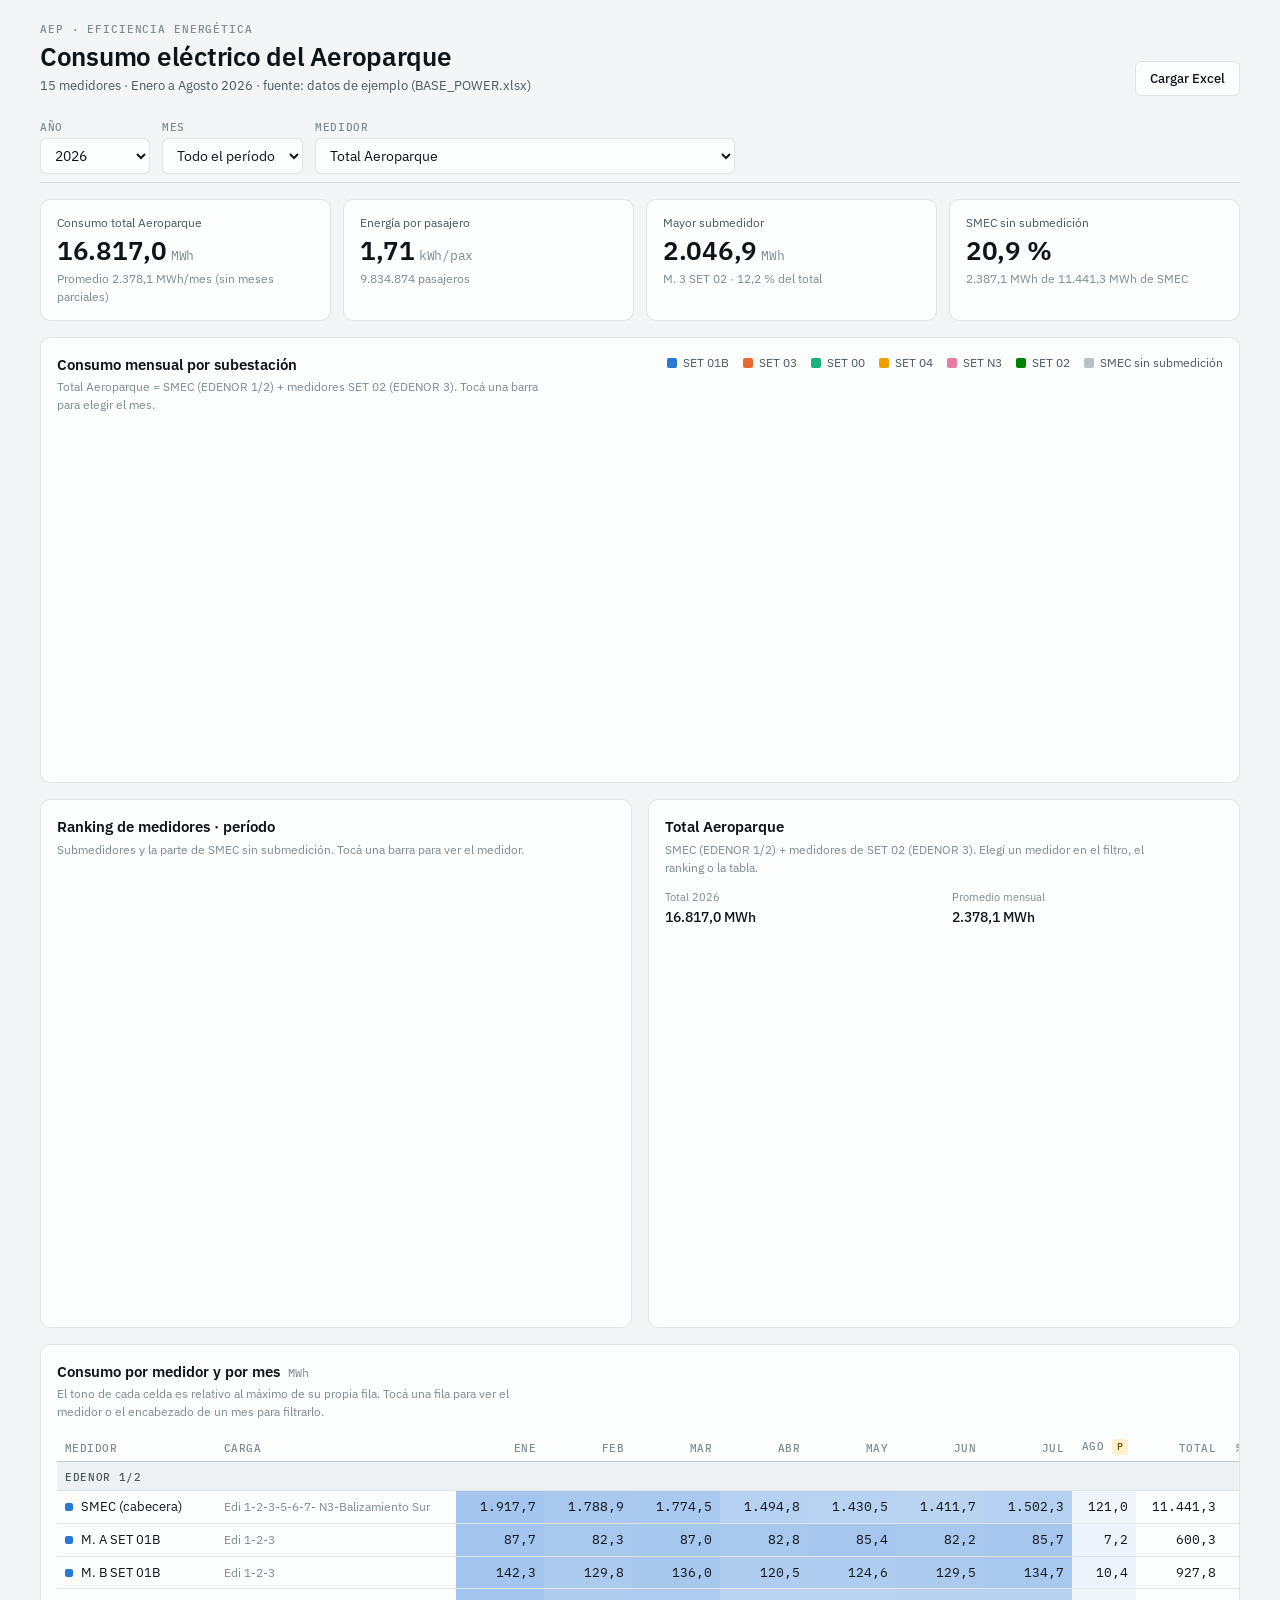
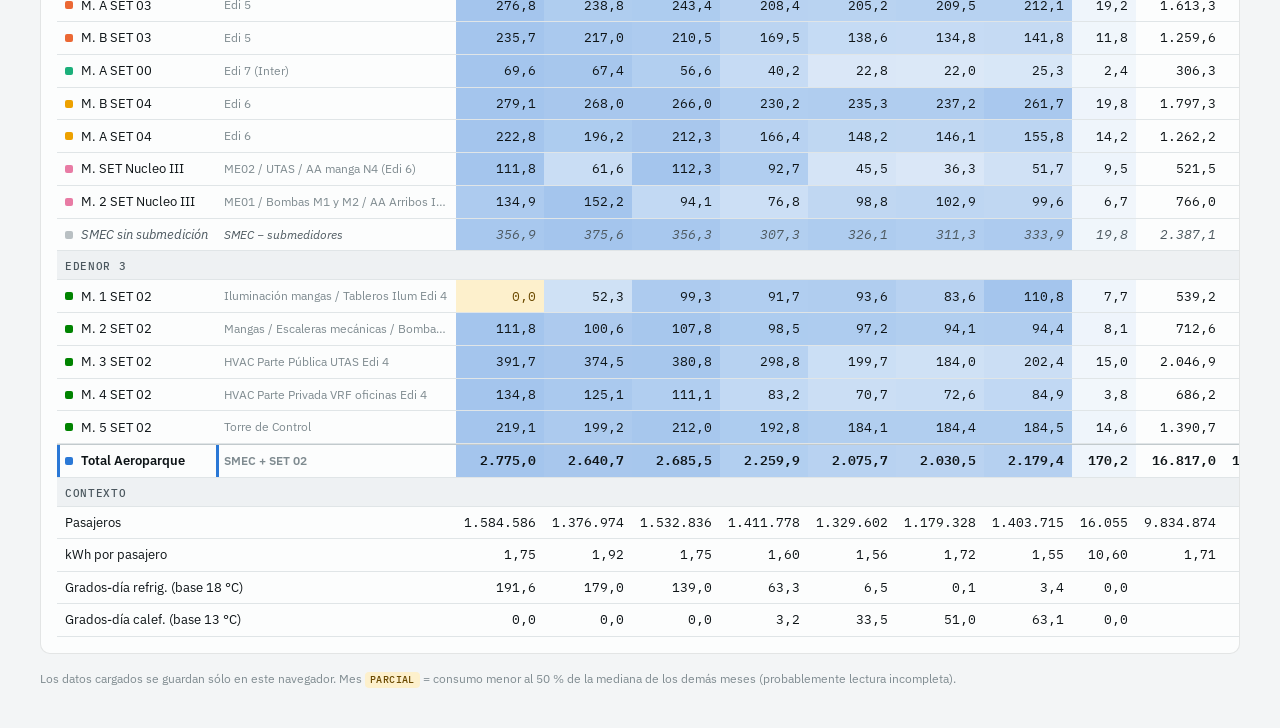
==== index.html @ f214102c "Agregar tablero de consumo eléctrico del Aeroparque Aplicación web estática (sin backend) que visual" ====
<!doctype html>
<html lang="es">
<head>
<meta charset="utf-8">
<meta name="viewport" content="width=device-width, initial-scale=1, viewport-fit=cover">
<title>Energía Aeroparque</title>
<link rel="preconnect" href="https://fonts.googleapis.com">
<link rel="preconnect" href="https://fonts.gstatic.com" crossorigin>
<link rel="stylesheet" href="https://fonts.googleapis.com/css2?family=IBM+Plex+Mono:wght@400;500&family=IBM+Plex+Sans:wght@400;500;600&display=swap">
<link rel="stylesheet" href="css/app.css">
</head>
<body>
<div class="wrap">
  <header class="top">
    <div class="brand">
      <div class="eyebrow">AEP · Eficiencia energética</div>
      <h1>Consumo eléctrico del Aeroparque</h1>
      <p class="sub" id="fuente">—</p>
    </div>
    <div class="top-actions">
      <button type="button" class="btn" id="btn-cargar" aria-expanded="false" aria-controls="panel-carga">Cargar Excel</button>
    </div>
  </header>

  <section class="panel-carga" id="panel-carga" hidden>
    <div class="drop" id="drop">
      <p><strong>Arrastrá el archivo .xlsx acá</strong> o elegilo desde tu equipo.</p>
      <p class="hint">Se lee la hoja con columnas <code>Mes</code>, <code>Medidor</code> y <code>Consumo_kWh</code>. Si también están las hojas <code>Pasajeros</code>, <code>Cargas Alimentadas</code> y <code>GRADOS DIAS</code>, se usan automáticamente.</p>
      <div class="drop-row">
        <label for="anio-carga">Año de los datos</label>
        <input type="number" id="anio-carga" min="2000" max="2100" step="1">
        <label class="btn btn-primary" for="archivo">Elegir archivo<input type="file" id="archivo" accept=".xlsx,.xls,.xlsm,.csv" hidden></label>
      </div>
      <p class="hint">El año se usa sólo si la hoja no tiene columna <code>Año</code>. Cargar otro año lo agrega para comparar; cargar el mismo año lo reemplaza.</p>
      <p class="msg" id="msg-carga" role="status"></p>
      <div class="drop-row">
        <button type="button" class="btn btn-ghost" id="btn-ejemplo">Volver a los datos de ejemplo</button>
      </div>
    </div>
  </section>

  <nav class="filtros" aria-label="Filtros">
    <div class="campo">
      <label for="f-anio">Año</label>
      <select id="f-anio"></select>
    </div>
    <div class="campo">
      <label for="f-mes">Mes</label>
      <select id="f-mes"></select>
    </div>
    <div class="campo campo-ancho">
      <label for="f-medidor">Medidor</label>
      <select id="f-medidor"></select>
    </div>
  </nav>

  <section class="kpis" id="kpis" aria-label="Resumen"></section>

  <section class="card">
    <div class="card-head">
      <div>
        <h2>Consumo mensual por subestación</h2>
        <p class="nota">Total Aeroparque = SMEC (EDENOR 1/2) + medidores SET 02 (EDENOR 3). Tocá una barra para elegir el mes.</p>
      </div>
      <ul class="leyenda" id="leyenda-mensual"></ul>
    </div>
    <div class="chart chart-alto"><canvas id="ch-mensual" aria-label="Consumo mensual apilado por subestación" role="img"></canvas></div>
  </section>

  <div class="grid-2">
    <section class="card">
      <div class="card-head">
        <div>
          <h2 id="t-ranking">Ranking de medidores</h2>
          <p class="nota">Submedidores y la parte de SMEC sin submedición. Tocá una barra para ver el medidor.</p>
        </div>
      </div>
      <div class="chart" id="wrap-ranking"><canvas id="ch-ranking" aria-label="Ranking de consumo por medidor" role="img"></canvas></div>
    </section>

    <section class="card">
      <div class="card-head">
        <div>
          <h2 id="t-detalle">Detalle</h2>
          <p class="nota" id="n-detalle"></p>
        </div>
      </div>
      <dl class="ficha" id="ficha"></dl>
      <div class="chart chart-bajo"><canvas id="ch-detalle" aria-label="Evolución mensual del medidor seleccionado" role="img"></canvas></div>
    </section>
  </div>

  <section class="card">
    <div class="card-head">
      <div>
        <h2>Consumo por medidor y por mes <span class="unidad">MWh</span></h2>
        <p class="nota">El tono de cada celda es relativo al máximo de su propia fila. Tocá una fila para ver el medidor o el encabezado de un mes para filtrarlo.</p>
      </div>
    </div>
    <div class="tabla-scroll"><table class="matriz" id="matriz"></table></div>
  </section>

  <footer class="pie">
    <p>Los datos cargados se guardan sólo en este navegador. Mes <span class="pill pill-warn">parcial</span> = consumo menor al 50 % de la mediana de los demás meses (probablemente lectura incompleta).</p>
  </footer>
</div>

<div class="tooltip" id="tooltip" hidden></div>

<script src="js/vendor/chart.umd.min.js"></script>
<script src="js/vendor/xlsx.full.min.js"></script>
<script src="js/datos-ejemplo.js"></script>
<script src="js/app.js"></script>
</body>
</html>
---- css/app.css ----
:root {
  color-scheme: light;
  --bg: #f3f5f6;
  --surface: #fcfdfd;
  --surface-2: #eef1f3;
  --ink: #0e1417;
  --ink-2: #4b575e;
  --muted: #7f8b90;
  --grid: #e0e5e7;
  --axis: #c2cacd;
  --border: rgba(14, 20, 23, 0.10);
  --accent: #2a78d6;
  --accent-ink: #ffffff;
  --focus: #2a78d6;
  --good: #006300;
  --bad: #b3261e;
  --warn-bg: #fdf0cc;
  --warn-ink: #6b4a00;

  /* Series: una por subestación, orden fijo (paleta validada CVD). */
  --s-set01: #2a78d6;
  --s-set03: #eb6834;
  --s-set00: #1baf7a;
  --s-set04: #eda100;
  --s-setn3: #e87ba4;
  --s-set02: #008300;
  --s-resto: #b9c0c3;

  /* Rampa secuencial azul para la matriz. */
  --heat-0: rgba(42, 120, 214, 0.04);
  --heat-1: rgba(42, 120, 214, 0.42);

  --font: "IBM Plex Sans", system-ui, -apple-system, "Segoe UI", sans-serif;
  --mono: "IBM Plex Mono", ui-monospace, "SFMono-Regular", Menlo, monospace;
}
@media (prefers-color-scheme: dark) {
  :root:not([data-theme="light"]) {
    color-scheme: dark;
    --bg: #0b0e10;
    --surface: #151a1d;
    --surface-2: #1d2327;
    --ink: #f2f5f6;
    --ink-2: #b6c0c4;
    --muted: #87939a;
    --grid: #252c30;
    --axis: #3a444a;
    --border: rgba(255, 255, 255, 0.10);
    --accent: #3987e5;
    --focus: #6da7ec;
    --good: #0ca30c;
    --bad: #e66767;
    --warn-bg: #3a2e0c;
    --warn-ink: #f5cf6d;
    --s-set01: #3987e5;
    --s-set03: #d95926;
    --s-set00: #199e70;
    --s-set04: #c98500;
    --s-setn3: #d55181;
    --s-set02: #008300;
    --s-resto: #4b555b;
    --heat-0: rgba(57, 135, 229, 0.05);
    --heat-1: rgba(57, 135, 229, 0.50);
  }
}
:root[data-theme="dark"] {
  color-scheme: dark;
  --bg: #0b0e10;
  --surface: #151a1d;
  --surface-2: #1d2327;
  --ink: #f2f5f6;
  --ink-2: #b6c0c4;
  --muted: #87939a;
  --grid: #252c30;
  --axis: #3a444a;
  --border: rgba(255, 255, 255, 0.10);
  --accent: #3987e5;
  --focus: #6da7ec;
  --good: #0ca30c;
  --bad: #e66767;
  --warn-bg: #3a2e0c;
  --warn-ink: #f5cf6d;
  --s-set01: #3987e5;
  --s-set03: #d95926;
  --s-set00: #199e70;
  --s-set04: #c98500;
  --s-setn3: #d55181;
  --s-set02: #008300;
  --s-resto: #4b555b;
  --heat-0: rgba(57, 135, 229, 0.05);
  --heat-1: rgba(57, 135, 229, 0.50);
}

* { box-sizing: border-box; }
html, body { background: var(--bg); }
body {
  margin: 0;
  color: var(--ink);
  font: 400 14px/1.5 var(--font);
  -webkit-font-smoothing: antialiased;
}
.wrap {
  max-width: 1240px;
  margin: 0 auto;
  padding-inline: 20px;
  padding-block: 24px 40px;
  display: flex;
  flex-direction: column;
  gap: 16px;
}
@media (max-width: 520px) { .wrap { padding-inline: 16px; } }

h1, h2 { margin: 0; text-wrap: balance; }
h1 { font-size: 26px; font-weight: 600; letter-spacing: -0.01em; line-height: 1.2; }
h2 { font-size: 15px; font-weight: 600; }
code { font-family: var(--mono); font-size: 12px; background: var(--surface-2); padding: 1px 4px; border-radius: 3px; }

.eyebrow {
  font: 500 11px/1 var(--mono);
  letter-spacing: 0.08em;
  text-transform: uppercase;
  color: var(--muted);
  margin-bottom: 6px;
}
.sub { margin: 4px 0 0; color: var(--ink-2); font-size: 13px; }
.nota { margin: 2px 0 0; color: var(--muted); font-size: 12px; max-width: 70ch; }
.unidad { font: 400 12px var(--mono); color: var(--muted); margin-left: 4px; }

.top { display: flex; justify-content: space-between; align-items: flex-end; gap: 16px; flex-wrap: wrap; }

.btn {
  font: 500 13px var(--font);
  color: var(--ink);
  background: var(--surface);
  border: 1px solid var(--border);
  border-radius: 6px;
  padding: 8px 14px;
  cursor: pointer;
  display: inline-flex;
  align-items: center;
  gap: 6px;
}
.btn:hover { background: var(--surface-2); }
.btn-primary { background: var(--accent); color: var(--accent-ink); border-color: transparent; }
.btn-primary:hover { background: var(--accent); filter: brightness(1.08); }
.btn-ghost { background: transparent; }
:focus-visible { outline: 2px solid var(--focus); outline-offset: 2px; }

.panel-carga .drop {
  border: 1.5px dashed var(--axis);
  border-radius: 10px;
  background: var(--surface);
  padding: 18px 20px;
  display: flex;
  flex-direction: column;
  gap: 8px;
}
.panel-carga .drop.sobre { border-color: var(--accent); background: var(--surface-2); }
.drop p { margin: 0; }
.hint { color: var(--muted); font-size: 12px; }
.drop-row { display: flex; flex-wrap: wrap; align-items: center; gap: 10px; }
.drop-row input[type="number"] { width: 96px; }
.msg { font-size: 13px; min-height: 1.2em; }
.msg.ok { color: var(--good); }
.msg.error { color: var(--bad); }

input, select {
  font: 400 14px var(--font);
  color: var(--ink);
  background: var(--surface);
  border: 1px solid var(--border);
  border-radius: 6px;
  padding: 7px 10px;
  max-width: 100%;
}

.filtros {
  display: flex;
  flex-wrap: wrap;
  gap: 12px;
  align-items: flex-end;
  position: sticky;
  top: env(safe-area-inset-top, 0px);
  z-index: 5;
  background: var(--bg);
  padding-block: 8px;
  border-bottom: 1px solid var(--border);
}
.campo { display: flex; flex-direction: column; gap: 4px; min-width: 110px; }
.campo-ancho { flex: 1 1 260px; max-width: 420px; }
.campo label {
  font: 500 11px var(--mono);
  letter-spacing: 0.06em;
  text-transform: uppercase;
  color: var(--muted);
}

.kpis { display: grid; grid-template-columns: repeat(4, minmax(0, 1fr)); gap: 12px; }
@media (max-width: 900px) { .kpis { grid-template-columns: repeat(2, minmax(0, 1fr)); } }
@media (max-width: 420px) { .kpis { grid-template-columns: 1fr; } }
.kpi {
  background: var(--surface);
  border: 1px solid var(--border);
  border-radius: 10px;
  padding: 14px 16px;
  display: flex;
  flex-direction: column;
  gap: 4px;
}
.kpi .k-lab { font-size: 12px; color: var(--ink-2); }
.kpi .k-val { font-size: 26px; font-weight: 600; letter-spacing: -0.01em; line-height: 1.15; }
.kpi .k-val small { font: 400 13px var(--mono); color: var(--muted); margin-left: 4px; }
.kpi .k-pie { font-size: 12px; color: var(--muted); }
.delta { font-family: var(--mono); font-size: 12px; }
.delta.sube { color: var(--bad); }
.delta.baja { color: var(--good); }

.card {
  background: var(--surface);
  border: 1px solid var(--border);
  border-radius: 10px;
  padding: 16px;
  display: flex;
  flex-direction: column;
  gap: 12px;
  min-width: 0;
}
.card-head { display: flex; justify-content: space-between; gap: 12px; flex-wrap: wrap; align-items: flex-start; }
.grid-2 { display: grid; grid-template-columns: minmax(0, 1fr) minmax(0, 1fr); gap: 16px; }
@media (max-width: 900px) { .grid-2 { grid-template-columns: 1fr; } }

.chart { position: relative; height: 300px; }
.chart-alto { height: 340px; }
.chart-bajo { height: 220px; }

.leyenda { list-style: none; margin: 0; padding: 0; display: flex; flex-wrap: wrap; gap: 6px 14px; max-width: 560px; }
.leyenda li { display: inline-flex; align-items: center; gap: 6px; font-size: 12px; color: var(--ink-2); }
.leyenda i { width: 10px; height: 10px; border-radius: 2px; display: inline-block; }

.ficha { display: grid; grid-template-columns: repeat(auto-fit, minmax(130px, 1fr)); gap: 10px 16px; margin: 0; }
.ficha div { display: flex; flex-direction: column; gap: 2px; min-width: 0; }
.ficha dt { font-size: 11px; color: var(--muted); }
.ficha dd { margin: 0; font-weight: 500; overflow-wrap: anywhere; }

.tabla-scroll { overflow-x: auto; margin-inline: -16px; padding-inline: 16px; }
.matriz { border-collapse: separate; border-spacing: 0; width: 100%; font-size: 13px; }
.matriz th, .matriz td { padding: 6px 8px; text-align: right; white-space: nowrap; border-bottom: 1px solid var(--grid); }
.matriz thead th {
  font: 500 11px var(--mono);
  letter-spacing: 0.04em;
  text-transform: uppercase;
  color: var(--muted);
  border-bottom-color: var(--axis);
  vertical-align: bottom;
}
.matriz thead th.mes { cursor: pointer; }
.matriz thead th.mes:hover { color: var(--ink); }
.matriz th.izq, .matriz td.izq { text-align: left; }
.matriz td.num { font-family: var(--mono); font-variant-numeric: tabular-nums; }
.matriz .col-sel { box-shadow: inset 2px 0 0 var(--accent), inset -2px 0 0 var(--accent); }
.matriz thead .col-sel { color: var(--accent); }
.matriz tbody tr.fila { cursor: pointer; }
.matriz tbody tr.fila:hover td { background-color: var(--surface-2); }
.matriz tbody tr.fila.sel td.izq { box-shadow: inset 3px 0 0 var(--accent); font-weight: 600; }
.matriz tr.grupo td {
  text-align: left;
  font: 500 11px var(--mono);
  letter-spacing: 0.06em;
  text-transform: uppercase;
  color: var(--ink-2);
  background: var(--surface-2);
  padding-top: 8px;
}
.matriz tr.total td { font-weight: 600; border-top: 1px solid var(--axis); }
.matriz tr.derivada td { color: var(--ink-2); font-style: italic; }
.medidor-nom { display: inline-flex; align-items: center; gap: 8px; }
.medidor-nom i { width: 8px; height: 8px; border-radius: 2px; flex: none; }
.carga { color: var(--muted); font-size: 12px; max-width: 240px; overflow: hidden; text-overflow: ellipsis; }
.cero { color: var(--warn-ink); background: var(--warn-bg) !important; }

.pill {
  display: inline-block;
  font: 500 10px/1 var(--mono);
  letter-spacing: 0.04em;
  text-transform: uppercase;
  padding: 3px 5px;
  border-radius: 4px;
  vertical-align: middle;
}
.pill-warn { background: var(--warn-bg); color: var(--warn-ink); }

.pie { color: var(--muted); font-size: 12px; }
.pie p { margin: 0; }

.tooltip {
  position: fixed;
  z-index: 50;
  pointer-events: none;
  background: var(--surface);
  color: var(--ink);
  border: 1px solid var(--border);
  box-shadow: 0 6px 20px rgba(0, 0, 0, 0.14);
  border-radius: 8px;
  padding: 8px 10px;
  font-size: 12px;
  max-width: 280px;
}
.tooltip .tt-t { font-weight: 600; margin-bottom: 4px; }
.tooltip .tt-r { display: flex; align-items: center; gap: 6px; justify-content: space-between; }
.tooltip .tt-r span:last-child { font-family: var(--mono); font-variant-numeric: tabular-nums; margin-left: 12px; }
.tooltip i { width: 8px; height: 8px; border-radius: 2px; display: inline-block; margin-right: 4px; }

@media (prefers-reduced-motion: reduce) { * { transition: none !important; animation: none !important; } }
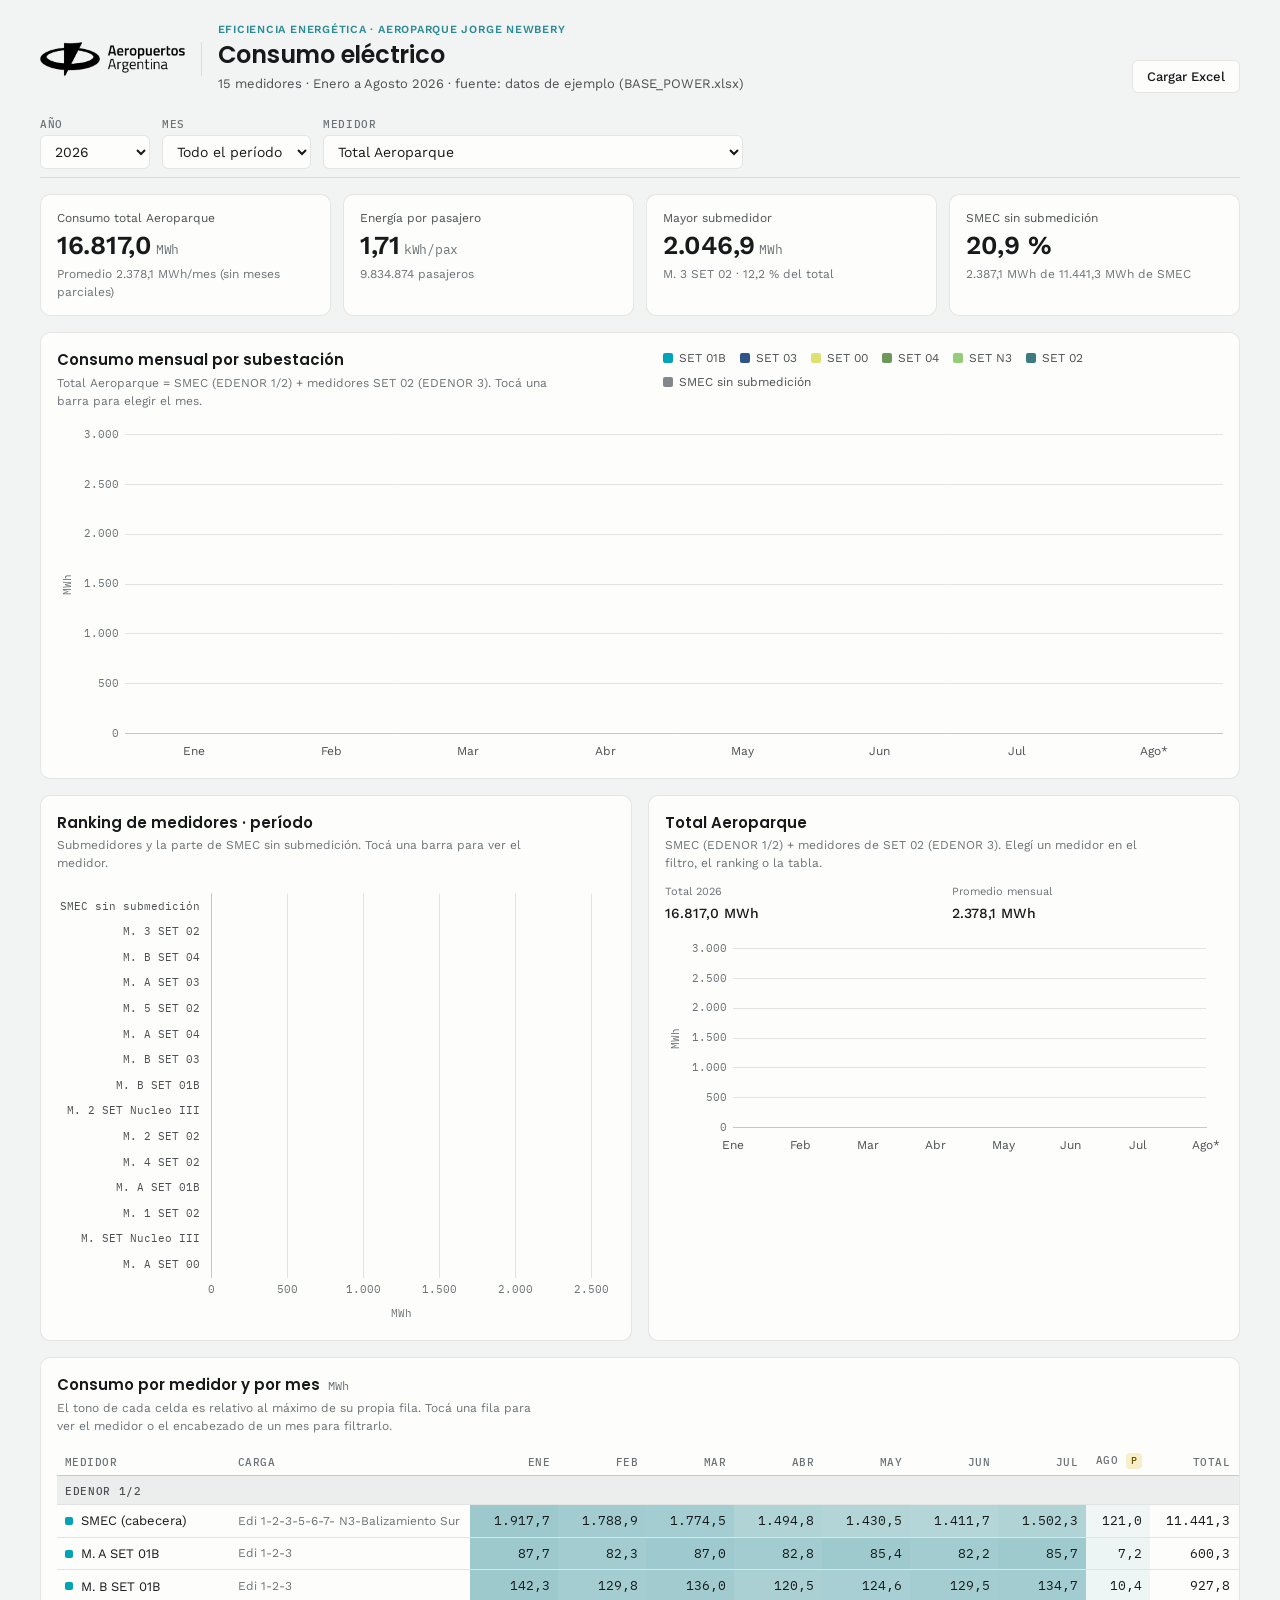
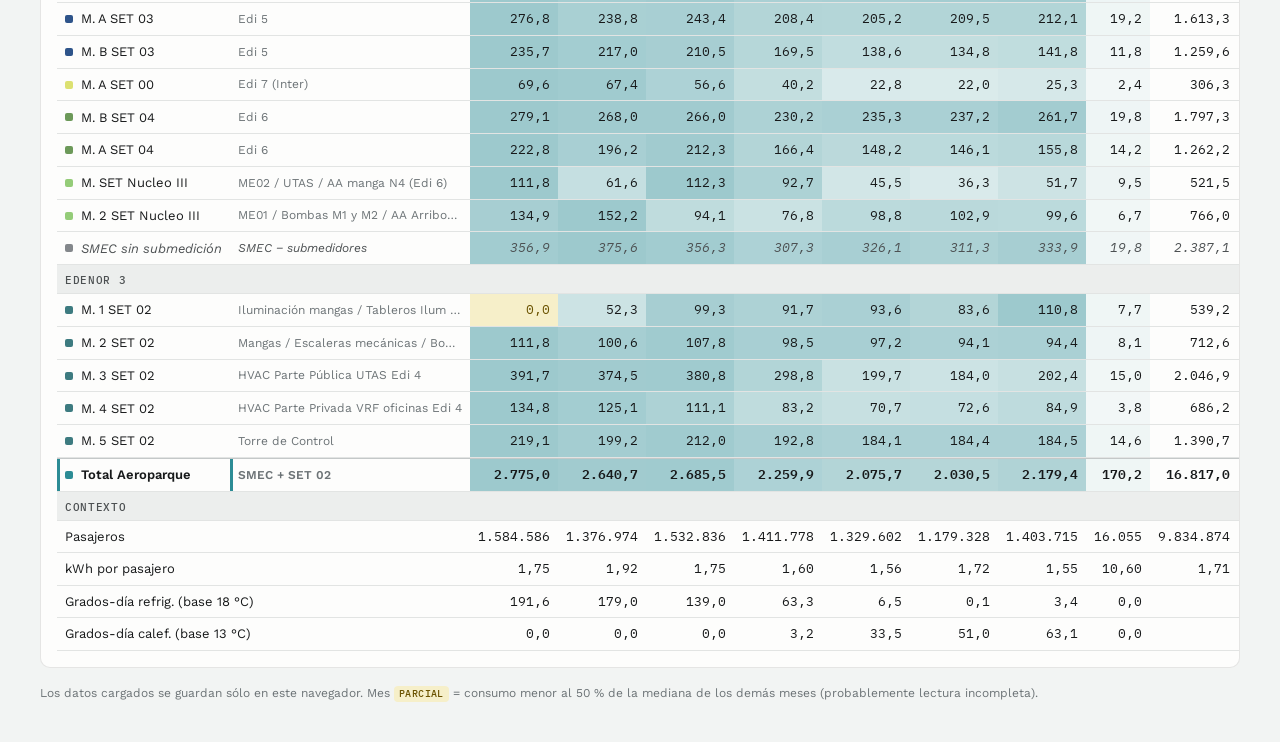
==== commit 58e53c13: "Aplicar identidad visual de Aeropuertos Argentina - Isologo oficial en el encabezado (versión clara/" ====
--- a/index.html
+++ b/index.html
@@ -6,16 +6,23 @@
 <title>Energía Aeroparque</title>
 <link rel="preconnect" href="https://fonts.googleapis.com">
 <link rel="preconnect" href="https://fonts.gstatic.com" crossorigin>
-<link rel="stylesheet" href="https://fonts.googleapis.com/css2?family=IBM+Plex+Mono:wght@400;500&family=IBM+Plex+Sans:wght@400;500;600&display=swap">
+<link rel="stylesheet" href="https://fonts.googleapis.com/css2?family=IBM+Plex+Mono:wght@400;500&family=Poppins:wght@500;600;700&family=Work+Sans:wght@400;500;600&display=swap">
 <link rel="stylesheet" href="css/app.css">
 </head>
 <body>
 <div class="wrap">
   <header class="top">
-    <div class="brand">
-      <div class="eyebrow">AEP · Eficiencia energética</div>
-      <h1>Consumo eléctrico del Aeroparque</h1>
-      <p class="sub" id="fuente">—</p>
+    <div class="marca">
+      <picture class="logo">
+        <source srcset="img/logo-blanco.png" media="(prefers-color-scheme: dark)">
+        <img src="img/logo-negro.png" alt="Aeropuertos Argentina" width="180" height="42">
+      </picture>
+      <div class="separador" aria-hidden="true"></div>
+      <div class="brand">
+        <div class="eyebrow">Eficiencia energética · Aeroparque Jorge Newbery</div>
+        <h1>Consumo eléctrico</h1>
+        <p class="sub" id="fuente">—</p>
+      </div>
     </div>
     <div class="top-actions">
       <button type="button" class="btn" id="btn-cargar" aria-expanded="false" aria-controls="panel-carga">Cargar Excel</button>
--- a/css/app.css
+++ b/css/app.css
@@ -1,93 +1,96 @@
 :root {
   color-scheme: light;
-  --bg: #f3f5f6;
-  --surface: #fcfdfd;
-  --surface-2: #eef1f3;
-  --ink: #0e1417;
-  --ink-2: #4b575e;
-  --muted: #7f8b90;
-  --grid: #e0e5e7;
-  --axis: #c2cacd;
-  --border: rgba(14, 20, 23, 0.10);
-  --accent: #2a78d6;
+  --bg: #f2f4f3;
+  --surface: #fdfdfc;
+  --surface-2: #eceeed;
+  --ink: #17191a;
+  --ink-2: #4c5052;
+  --muted: #6c7376;   /* gris institucional, oscurecido para texto legible */
+  --grid: #e2e4e3;
+  --axis: #c4c8c8;
+  --border: rgba(20, 24, 24, 0.10);
+  --accent: #2c8c95;  /* verde institucional Aeropuertos Argentina */
   --accent-ink: #ffffff;
-  --focus: #2a78d6;
-  --good: #006300;
+  --focus: #2c8c95;
+  --good: #4c7a2e;
   --bad: #b3261e;
-  --warn-bg: #fdf0cc;
-  --warn-ink: #6b4a00;
-
-  /* Series: una por subestación, orden fijo (paleta validada CVD). */
-  --s-set01: #2a78d6;
-  --s-set03: #eb6834;
-  --s-set00: #1baf7a;
-  --s-set04: #eda100;
-  --s-setn3: #e87ba4;
-  --s-set02: #008300;
-  --s-resto: #b9c0c3;
-
-  /* Rampa secuencial azul para la matriz. */
-  --heat-0: rgba(42, 120, 214, 0.04);
-  --heat-1: rgba(42, 120, 214, 0.42);
-
-  --font: "IBM Plex Sans", system-ui, -apple-system, "Segoe UI", sans-serif;
+  --warn-bg: #f6efc9;
+  --warn-ink: #6b5300;
+
+  /* Series: una por subestación, tomadas del kit de marca (institucional + secundaria + terciaria).
+     El verde institucional queda reservado como acento de marca (botones, foco, línea de Total)
+     para no competir visualmente con ninguna subestación puntual. */
+  --s-set01: #00a3b8;  /* celeste secundario */
+  --s-set03: #2e548a;  /* azul terciario */
+  --s-set00: #dce171;  /* verde-amarillo terciario */
+  --s-set04: #6c9959;  /* verde terciario */
+  --s-setn3: #94cc78;  /* verde claro secundario */
+  --s-set02: #3d7b80;  /* verde-azulado secundario */
+  --s-resto: #83878b;  /* gris institucional */
+
+  /* Rampa secuencial (verde institucional) para la matriz. */
+  --heat-0: rgba(44, 140, 149, 0.05);
+  --heat-1: rgba(44, 140, 149, 0.46);
+
+  --font: "Work Sans", system-ui, -apple-system, "Segoe UI", sans-serif;
+  --display: "Poppins", "Work Sans", system-ui, sans-serif;
   --mono: "IBM Plex Mono", ui-monospace, "SFMono-Regular", Menlo, monospace;
 }
 @media (prefers-color-scheme: dark) {
   :root:not([data-theme="light"]) {
     color-scheme: dark;
-    --bg: #0b0e10;
-    --surface: #151a1d;
-    --surface-2: #1d2327;
-    --ink: #f2f5f6;
-    --ink-2: #b6c0c4;
-    --muted: #87939a;
-    --grid: #252c30;
-    --axis: #3a444a;
+    --bg: #0e1213;
+    --surface: #171c1d;
+    --surface-2: #202626;
+    --ink: #f3f5f4;
+    --ink-2: #bcc2c1;
+    --muted: #97a0a0;
+    --grid: #262d2d;
+    --axis: #3c4444;
     --border: rgba(255, 255, 255, 0.10);
-    --accent: #3987e5;
-    --focus: #6da7ec;
-    --good: #0ca30c;
+    --accent: #3fbdc7;
+    --focus: #62cdd5;
+    --good: #7fc257;
     --bad: #e66767;
-    --warn-bg: #3a2e0c;
-    --warn-ink: #f5cf6d;
-    --s-set01: #3987e5;
-    --s-set03: #d95926;
-    --s-set00: #199e70;
-    --s-set04: #c98500;
-    --s-setn3: #d55181;
-    --s-set02: #008300;
-    --s-resto: #4b555b;
-    --heat-0: rgba(57, 135, 229, 0.05);
-    --heat-1: rgba(57, 135, 229, 0.50);
+    --warn-bg: #3d3208;
+    --warn-ink: #f3d675;
+    --s-set01: #06cce5;
+    --s-set03: #4475bc;
+    --s-set00: #dee28a;
+    --s-set04: #93b585;
+    --s-setn3: #a7d191;
+    --s-set02: #58a6ac;
+    --s-resto: #9da0a4;
+    --heat-0: rgba(63, 189, 199, 0.06);
+    --heat-1: rgba(63, 189, 199, 0.50);
   }
 }
 :root[data-theme="dark"] {
   color-scheme: dark;
-  --bg: #0b0e10;
-  --surface: #151a1d;
-  --surface-2: #1d2327;
-  --ink: #f2f5f6;
-  --ink-2: #b6c0c4;
-  --muted: #87939a;
-  --grid: #252c30;
-  --axis: #3a444a;
+  --bg: #0e1213;
+  --surface: #171c1d;
+  --surface-2: #202626;
+  --ink: #f3f5f4;
+  --ink-2: #bcc2c1;
+  --muted: #97a0a0;
+  --grid: #262d2d;
+  --axis: #3c4444;
   --border: rgba(255, 255, 255, 0.10);
-  --accent: #3987e5;
-  --focus: #6da7ec;
-  --good: #0ca30c;
+  --accent: #3fbdc7;
+  --focus: #62cdd5;
+  --good: #7fc257;
   --bad: #e66767;
-  --warn-bg: #3a2e0c;
-  --warn-ink: #f5cf6d;
-  --s-set01: #3987e5;
-  --s-set03: #d95926;
-  --s-set00: #199e70;
-  --s-set04: #c98500;
-  --s-setn3: #d55181;
-  --s-set02: #008300;
-  --s-resto: #4b555b;
-  --heat-0: rgba(57, 135, 229, 0.05);
-  --heat-1: rgba(57, 135, 229, 0.50);
+  --warn-bg: #3d3208;
+  --warn-ink: #f3d675;
+  --s-set01: #06cce5;
+  --s-set03: #4475bc;
+  --s-set00: #dee28a;
+  --s-set04: #93b585;
+  --s-setn3: #a7d191;
+  --s-set02: #58a6ac;
+  --s-resto: #9da0a4;
+  --heat-0: rgba(63, 189, 199, 0.06);
+  --heat-1: rgba(63, 189, 199, 0.50);
 }
 
 * { box-sizing: border-box; }
@@ -109,16 +112,16 @@
 }
 @media (max-width: 520px) { .wrap { padding-inline: 16px; } }
 
-h1, h2 { margin: 0; text-wrap: balance; }
-h1 { font-size: 26px; font-weight: 600; letter-spacing: -0.01em; line-height: 1.2; }
+h1, h2 { margin: 0; text-wrap: balance; font-family: var(--display); }
+h1 { font-size: 24px; font-weight: 600; letter-spacing: -0.01em; line-height: 1.2; }
 h2 { font-size: 15px; font-weight: 600; }
 code { font-family: var(--mono); font-size: 12px; background: var(--surface-2); padding: 1px 4px; border-radius: 3px; }
 
 .eyebrow {
-  font: 500 11px/1 var(--mono);
-  letter-spacing: 0.08em;
-  text-transform: uppercase;
-  color: var(--muted);
+  font: 600 11px/1 var(--font);
+  letter-spacing: 0.07em;
+  text-transform: uppercase;
+  color: var(--accent);
   margin-bottom: 6px;
 }
 .sub { margin: 4px 0 0; color: var(--ink-2); font-size: 13px; }
@@ -126,6 +129,11 @@
 .unidad { font: 400 12px var(--mono); color: var(--muted); margin-left: 4px; }
 
 .top { display: flex; justify-content: space-between; align-items: flex-end; gap: 16px; flex-wrap: wrap; }
+.marca { display: flex; align-items: center; gap: 16px; flex-wrap: wrap; }
+.logo { display: block; line-height: 0; }
+.logo img { display: block; height: 34px; width: auto; }
+.separador { width: 1px; height: 34px; background: var(--border); flex: none; }
+@media (max-width: 560px) { .separador { display: none; } }
 
 .btn {
   font: 500 13px var(--font);
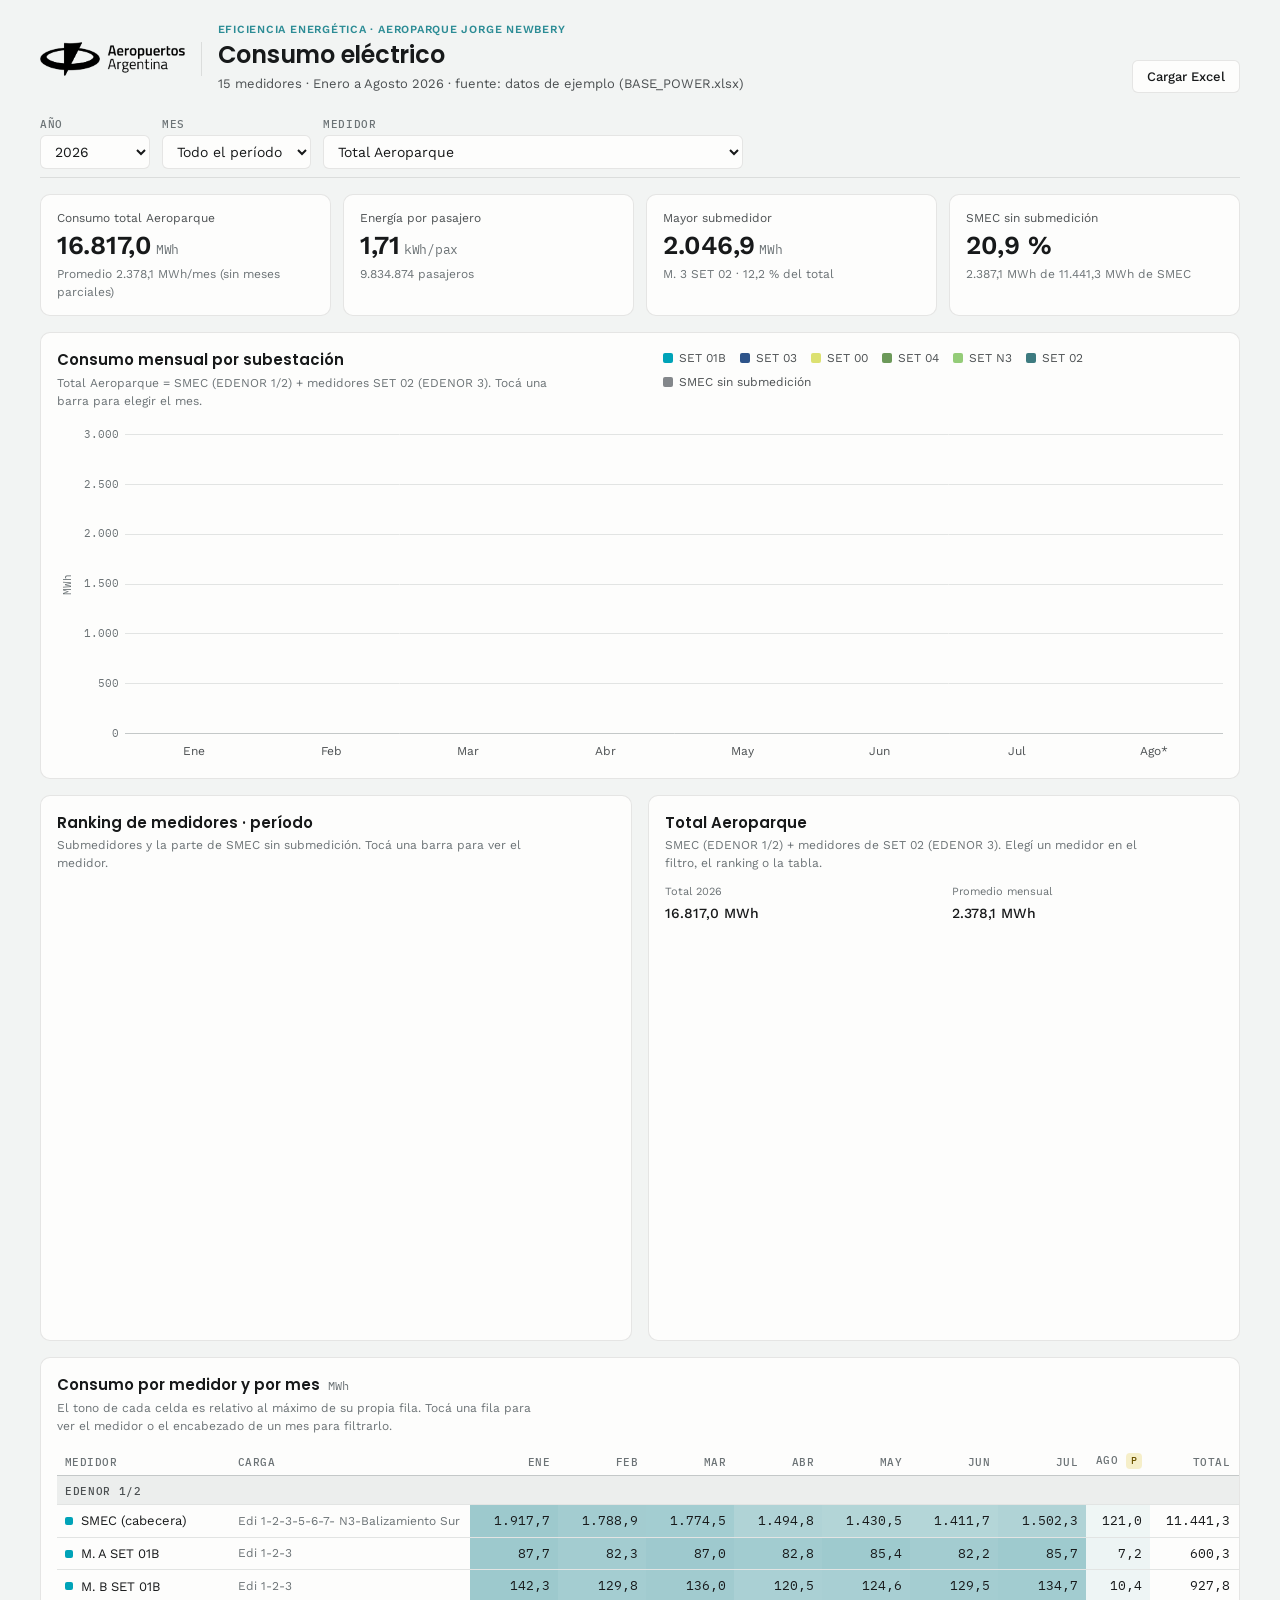
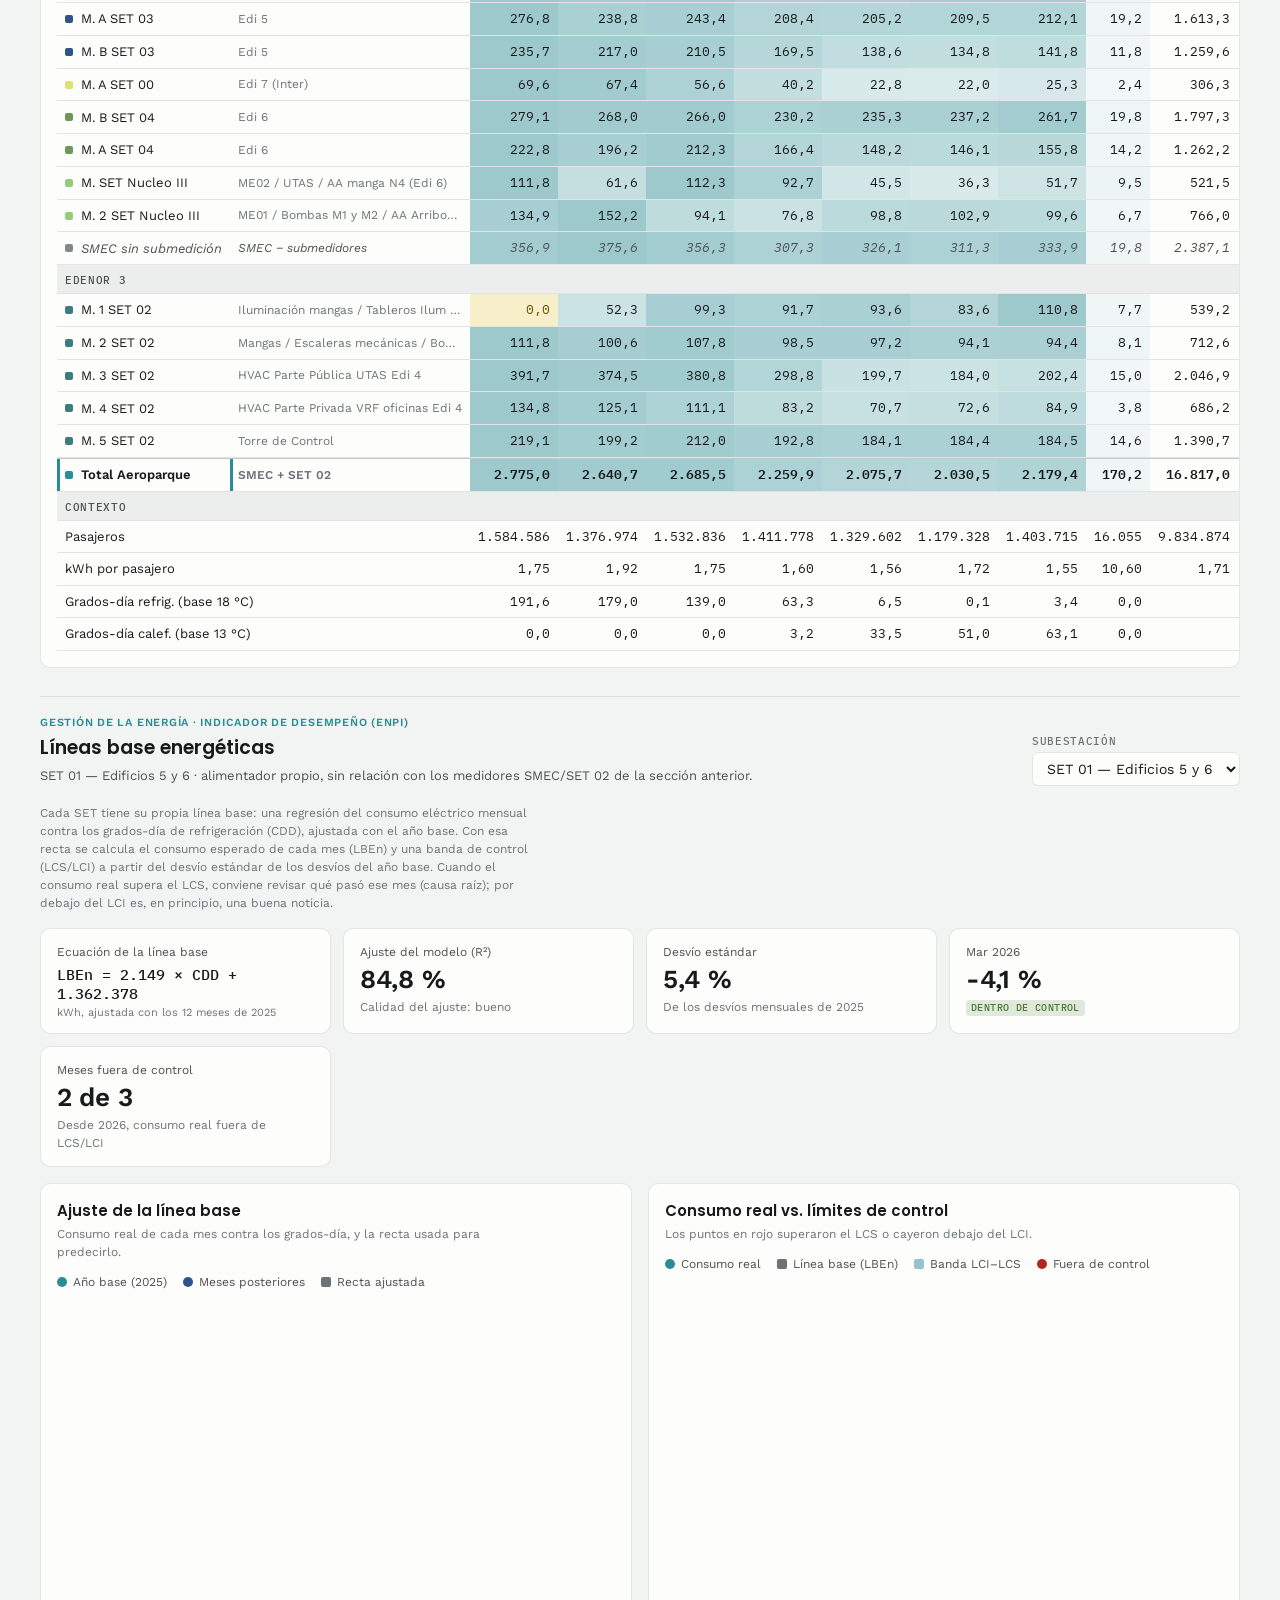
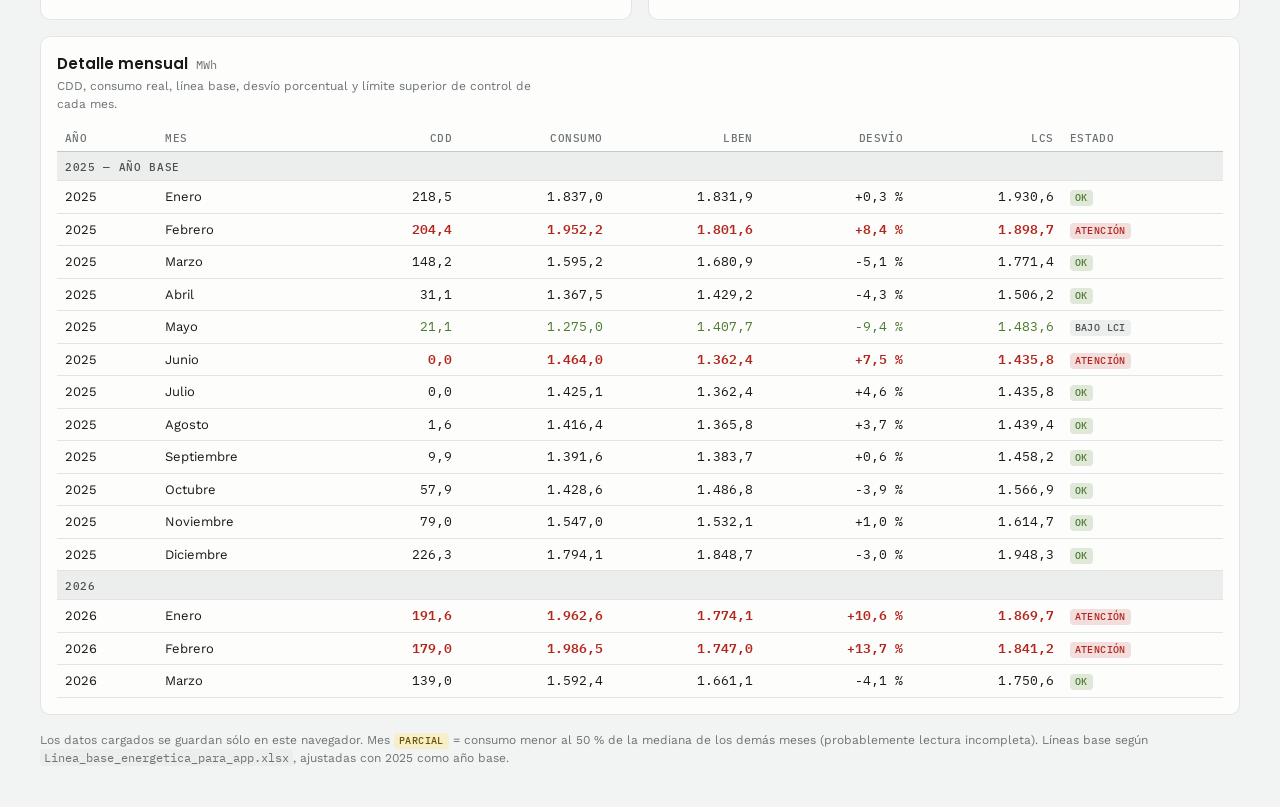
==== commit 6dbeff6a: "Agregar sección de líneas base energéticas (EnPI) Sección nueva, independiente, debajo del tablero d" ====
--- a/index.html
+++ b/index.html
@@ -8,6 +8,7 @@
 <link rel="preconnect" href="https://fonts.gstatic.com" crossorigin>
 <link rel="stylesheet" href="https://fonts.googleapis.com/css2?family=IBM+Plex+Mono:wght@400;500&family=Poppins:wght@500;600;700&family=Work+Sans:wght@400;500;600&display=swap">
 <link rel="stylesheet" href="css/app.css">
+<link rel="stylesheet" href="css/lbe.css">
 </head>
 <body>
 <div class="wrap">
@@ -46,6 +47,7 @@
     </div>
   </section>
 
+  <div class="grupo-medidores">
   <nav class="filtros" aria-label="Filtros">
     <div class="campo">
       <label for="f-anio">Año</label>
@@ -106,9 +108,68 @@
     </div>
     <div class="tabla-scroll"><table class="matriz" id="matriz"></table></div>
   </section>
+  </div>
+
+  <hr class="divisor-seccion">
+
+  <header class="top titulo-seccion">
+    <div class="brand">
+      <div class="eyebrow">Gestión de la energía · Indicador de desempeño (EnPI)</div>
+      <h2>Líneas base energéticas</h2>
+      <p class="sub" id="lbe-subtitulo">—</p>
+    </div>
+    <div class="campo">
+      <label for="lbe-set">Subestación</label>
+      <select id="lbe-set"></select>
+    </div>
+  </header>
+
+  <p class="nota">
+    Cada SET tiene su propia línea base: una regresión del consumo eléctrico mensual contra los grados-día
+    de refrigeración (CDD), ajustada con el año base. Con esa recta se calcula el consumo esperado de cada
+    mes (LBEn) y una banda de control (LCS/LCI) a partir del desvío estándar de los desvíos del año base.
+    Cuando el consumo real supera el LCS, conviene revisar qué pasó ese mes (causa raíz); por debajo del LCI
+    es, en principio, una buena noticia.
+  </p>
+
+  <section class="kpis" id="lbe-kpis" aria-label="Resumen de la línea base"></section>
+
+  <div class="grid-2">
+    <section class="card">
+      <div class="card-head">
+        <div>
+          <h2>Ajuste de la línea base</h2>
+          <p class="nota">Consumo real de cada mes contra los grados-día, y la recta usada para predecirlo.</p>
+        </div>
+        <ul class="leyenda-lbe" id="lbe-leyenda-ajuste"></ul>
+      </div>
+      <div class="chart"><canvas id="lbe-ch-ajuste" aria-label="Consumo real contra grados-día, con la recta de la línea base" role="img"></canvas></div>
+    </section>
+
+    <section class="card">
+      <div class="card-head">
+        <div>
+          <h2>Consumo real vs. límites de control</h2>
+          <p class="nota">Los puntos en rojo superaron el LCS o cayeron debajo del LCI.</p>
+        </div>
+        <ul class="leyenda-lbe" id="lbe-leyenda-control"></ul>
+      </div>
+      <div class="chart"><canvas id="lbe-ch-control" aria-label="Consumo real, línea base y banda de control por mes" role="img"></canvas></div>
+    </section>
+  </div>
+
+  <section class="card">
+    <div class="card-head">
+      <div>
+        <h2>Detalle mensual <span class="unidad">MWh</span></h2>
+        <p class="nota">CDD, consumo real, línea base, desvío porcentual y límite superior de control de cada mes.</p>
+      </div>
+    </div>
+    <div class="tabla-scroll"><table class="matriz" id="lbe-tabla"></table></div>
+  </section>
 
   <footer class="pie">
-    <p>Los datos cargados se guardan sólo en este navegador. Mes <span class="pill pill-warn">parcial</span> = consumo menor al 50 % de la mediana de los demás meses (probablemente lectura incompleta).</p>
+    <p>Los datos cargados se guardan sólo en este navegador. Mes <span class="pill pill-warn">parcial</span> = consumo menor al 50 % de la mediana de los demás meses (probablemente lectura incompleta). Líneas base según <code>Linea_base_energetica_para_app.xlsx</code>, ajustadas con 2025 como año base.</p>
   </footer>
 </div>
 
@@ -118,5 +179,7 @@
 <script src="js/vendor/xlsx.full.min.js"></script>
 <script src="js/datos-ejemplo.js"></script>
 <script src="js/app.js"></script>
+<script src="js/linea-base.js"></script>
+<script src="js/lbe.js"></script>
 </body>
 </html>
--- a/css/lbe.css
+++ b/css/lbe.css
@@ -0,0 +1,43 @@
+/* Estilos adicionales para la sección "Líneas base energéticas".
+   No modifica ninguna regla de app.css: sólo agrega las pocas cosas que
+   ese archivo todavía no cubre (el resto de la sección reutiliza .card,
+   .kpi, .campo, .chart, .grid-2, .matriz, .nota, .pill, etc. tal cual). */
+
+/* Envuelve el tablero de medidores (encabezado del filtro sticky incluido) para que
+   ese sticky quede acotado a esa sección y no flote sobre "Líneas base energéticas".
+   El flex+gap replica exactamente el que .wrap ya aplicaba entre esos elementos. */
+.grupo-medidores { display: flex; flex-direction: column; gap: 16px; }
+
+.divisor-seccion {
+  border: none;
+  border-top: 1px solid var(--border);
+  margin: 12px 0 4px;
+}
+
+.titulo-seccion h2 {
+  font-size: 19px;
+}
+
+.ecuacion {
+  font: 500 15px/1.3 var(--mono);
+  color: var(--ink);
+}
+.ecuacion small {
+  display: block;
+  font: 400 11px var(--font);
+  color: var(--muted);
+  margin-top: 2px;
+}
+
+.pill-ok { background: color-mix(in srgb, var(--good) 16%, transparent); color: var(--good); }
+.pill-alerta { background: color-mix(in srgb, var(--bad) 14%, transparent); color: var(--bad); }
+.pill-info { background: var(--surface-2); color: var(--ink-2); }
+
+.matriz tr.fila-alta td.num { color: var(--bad); font-weight: 600; }
+.matriz tr.fila-baja td.num { color: var(--good); }
+
+.leyenda-lbe { list-style: none; margin: 0; padding: 0; display: flex; flex-wrap: wrap; gap: 6px 16px; }
+.leyenda-lbe li { display: inline-flex; align-items: center; gap: 6px; font-size: 12px; color: var(--ink-2); }
+.leyenda-lbe i { width: 10px; height: 10px; border-radius: 50%; display: inline-block; flex: none; }
+.leyenda-lbe i.linea { border-radius: 2px; }
+.leyenda-lbe i.banda { border-radius: 2px; opacity: 0.5; }
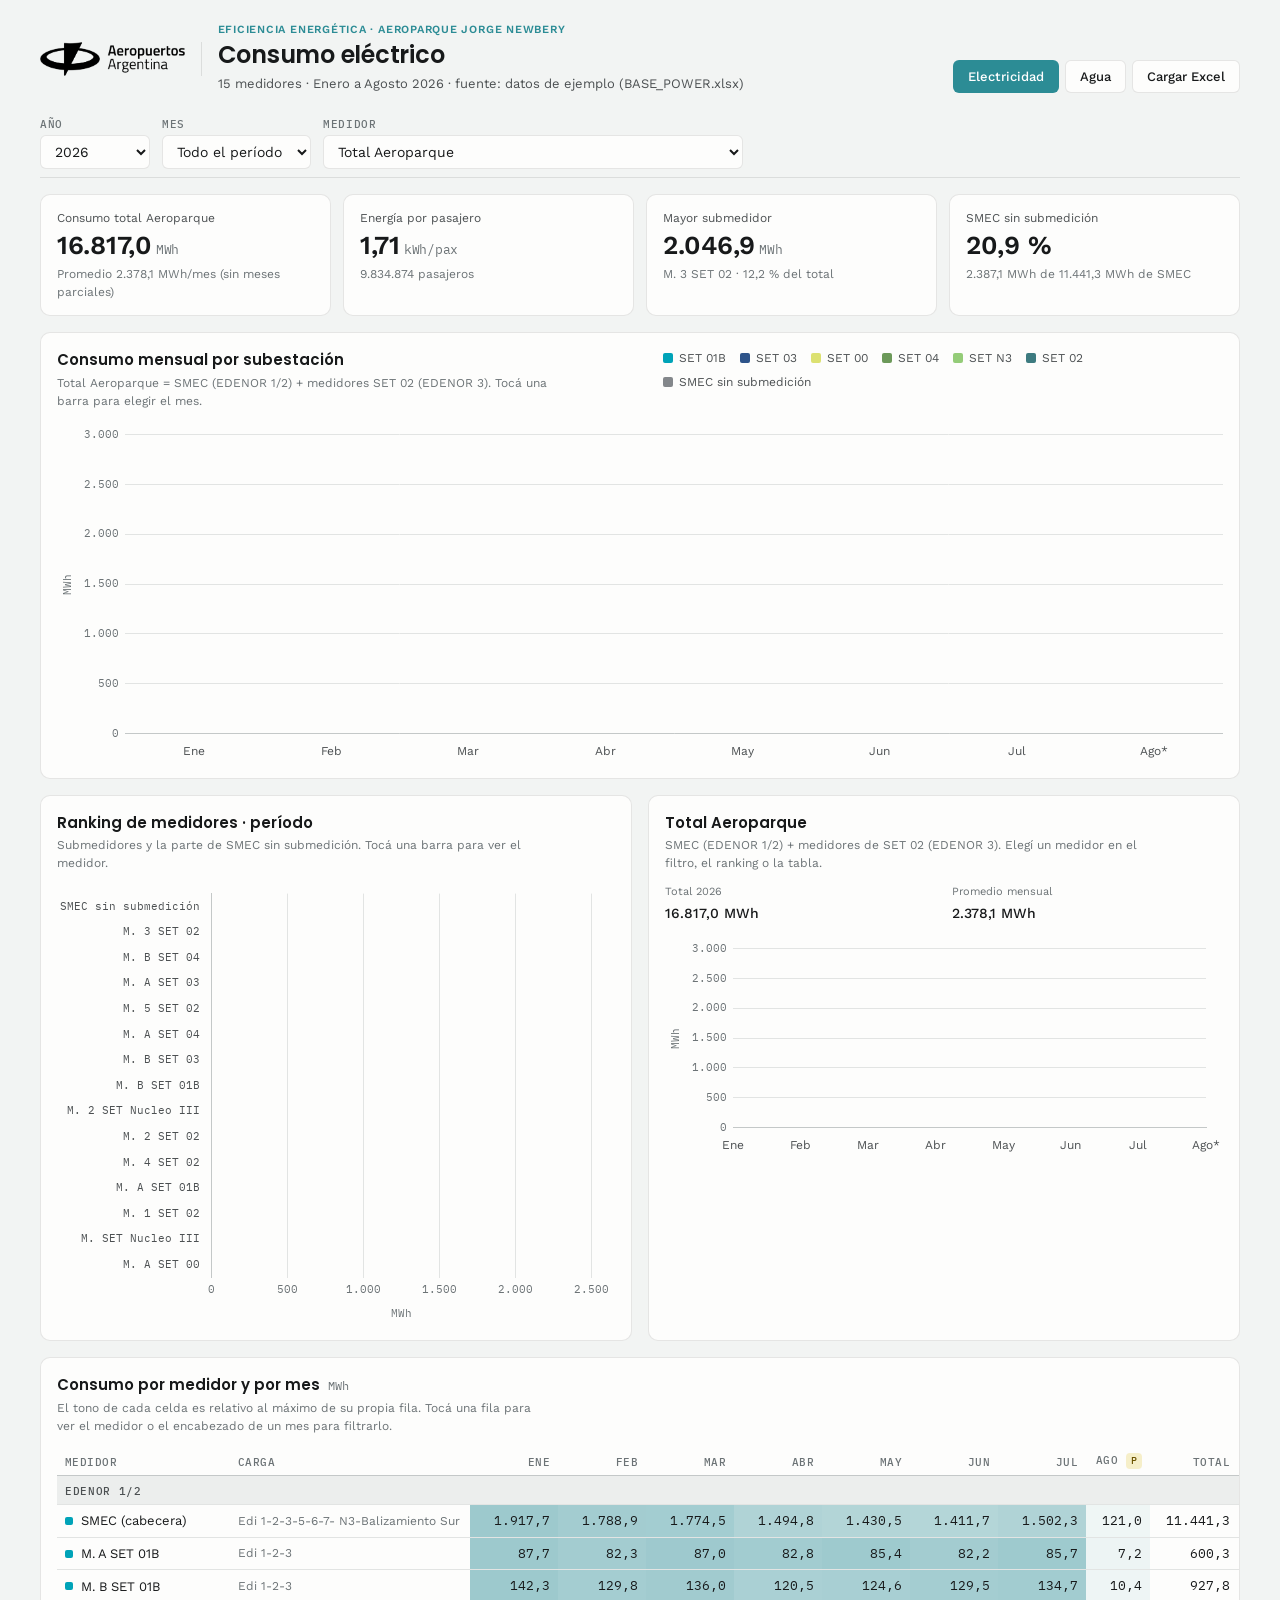
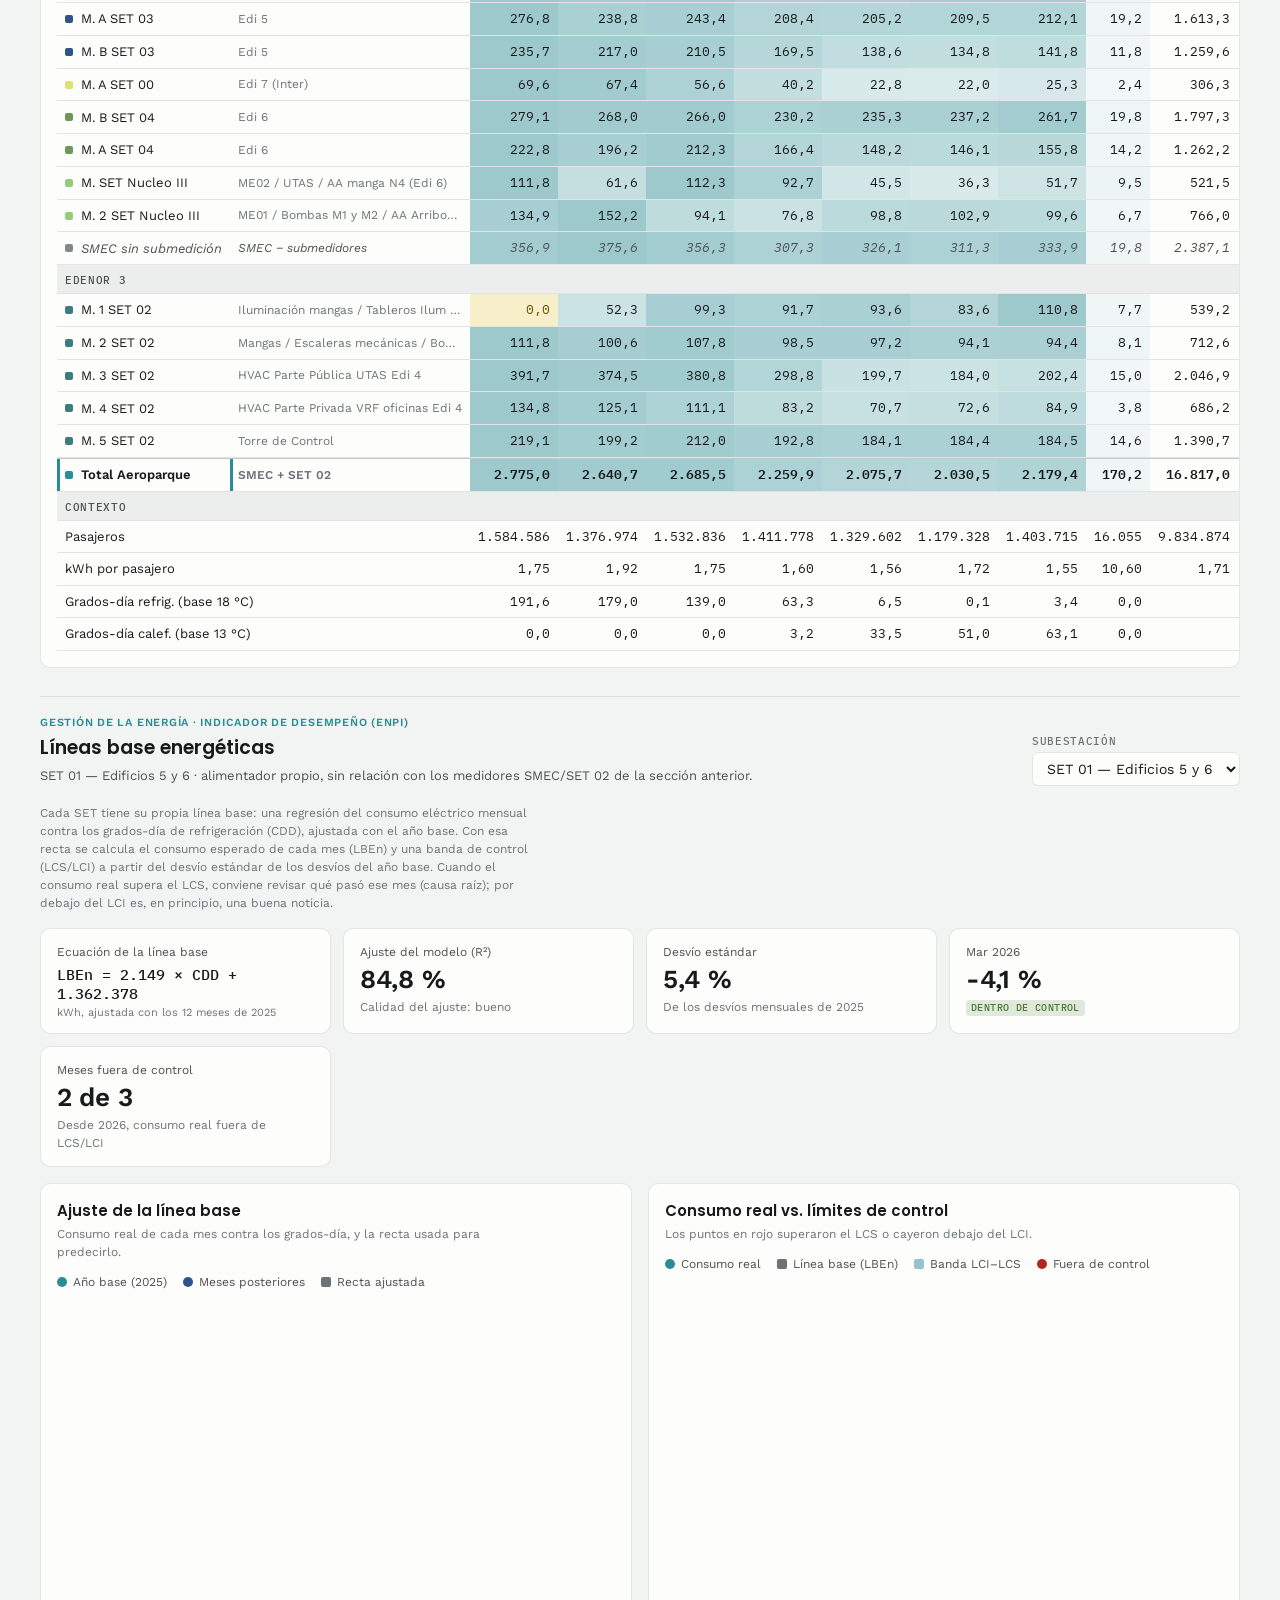
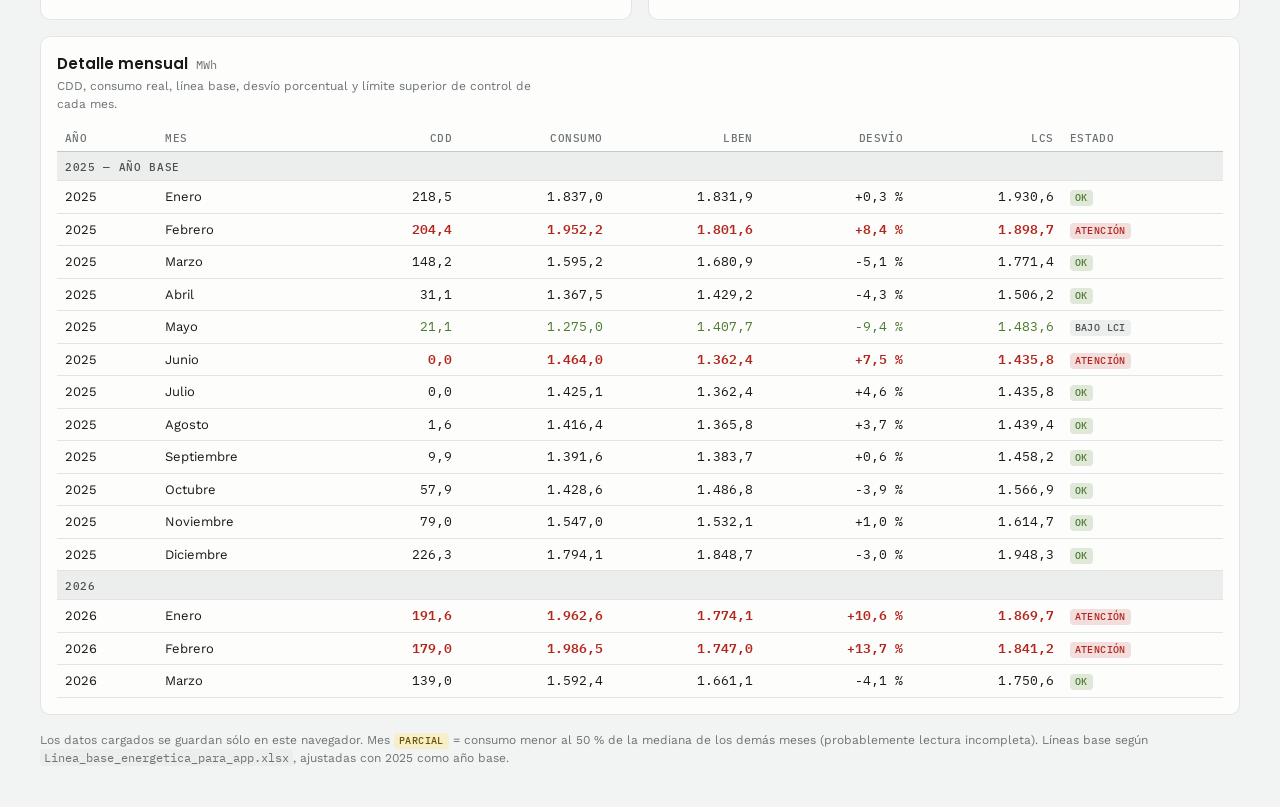
==== commit 4806f76d: "Agregar página separada de consumo de agua (agua.html) Co-Authored-By: Claude Sonnet 5.5 <noreply@an" ====
--- a/index.html
+++ b/index.html
@@ -9,6 +9,7 @@
 <link rel="stylesheet" href="https://fonts.googleapis.com/css2?family=IBM+Plex+Mono:wght@400;500&family=Poppins:wght@500;600;700&family=Work+Sans:wght@400;500;600&display=swap">
 <link rel="stylesheet" href="css/app.css">
 <link rel="stylesheet" href="css/lbe.css">
+<link rel="stylesheet" href="css/agua.css">
 </head>
 <body>
 <div class="wrap">
@@ -25,7 +26,9 @@
         <p class="sub" id="fuente">—</p>
       </div>
     </div>
-    <div class="top-actions">
+    <div class="top-actions nav-paginas">
+      <a class="btn" href="index.html" aria-current="page">Electricidad</a>
+      <a class="btn" href="agua.html">Agua</a>
       <button type="button" class="btn" id="btn-cargar" aria-expanded="false" aria-controls="panel-carga">Cargar Excel</button>
     </div>
   </header>
--- a/css/agua.css
+++ b/css/agua.css
@@ -0,0 +1,12 @@
+/* Estilos propios de la página de consumo de agua. Reutiliza app.css (tarjetas, KPIs, tabla, tema). */
+:root {
+  --a-1: #00a3b8; --a-2: #2e548a; --a-3: #6c9959; --a-4: #dce171; --a-5: #3d7b80; --a-6: #83878b;
+}
+@media (prefers-color-scheme: dark) {
+  :root:not([data-theme="light"]) {
+    --a-1: #06cce5; --a-2: #4475bc; --a-3: #93b585; --a-4: #dee28a; --a-5: #58a6ac; --a-6: #9da0a4;
+  }
+}
+.nav-paginas { display: flex; gap: 6px; flex-wrap: wrap; }
+.nav-paginas a { text-decoration: none; }
+.nav-paginas a[aria-current="page"] { background: var(--accent); color: var(--accent-ink); border-color: transparent; }
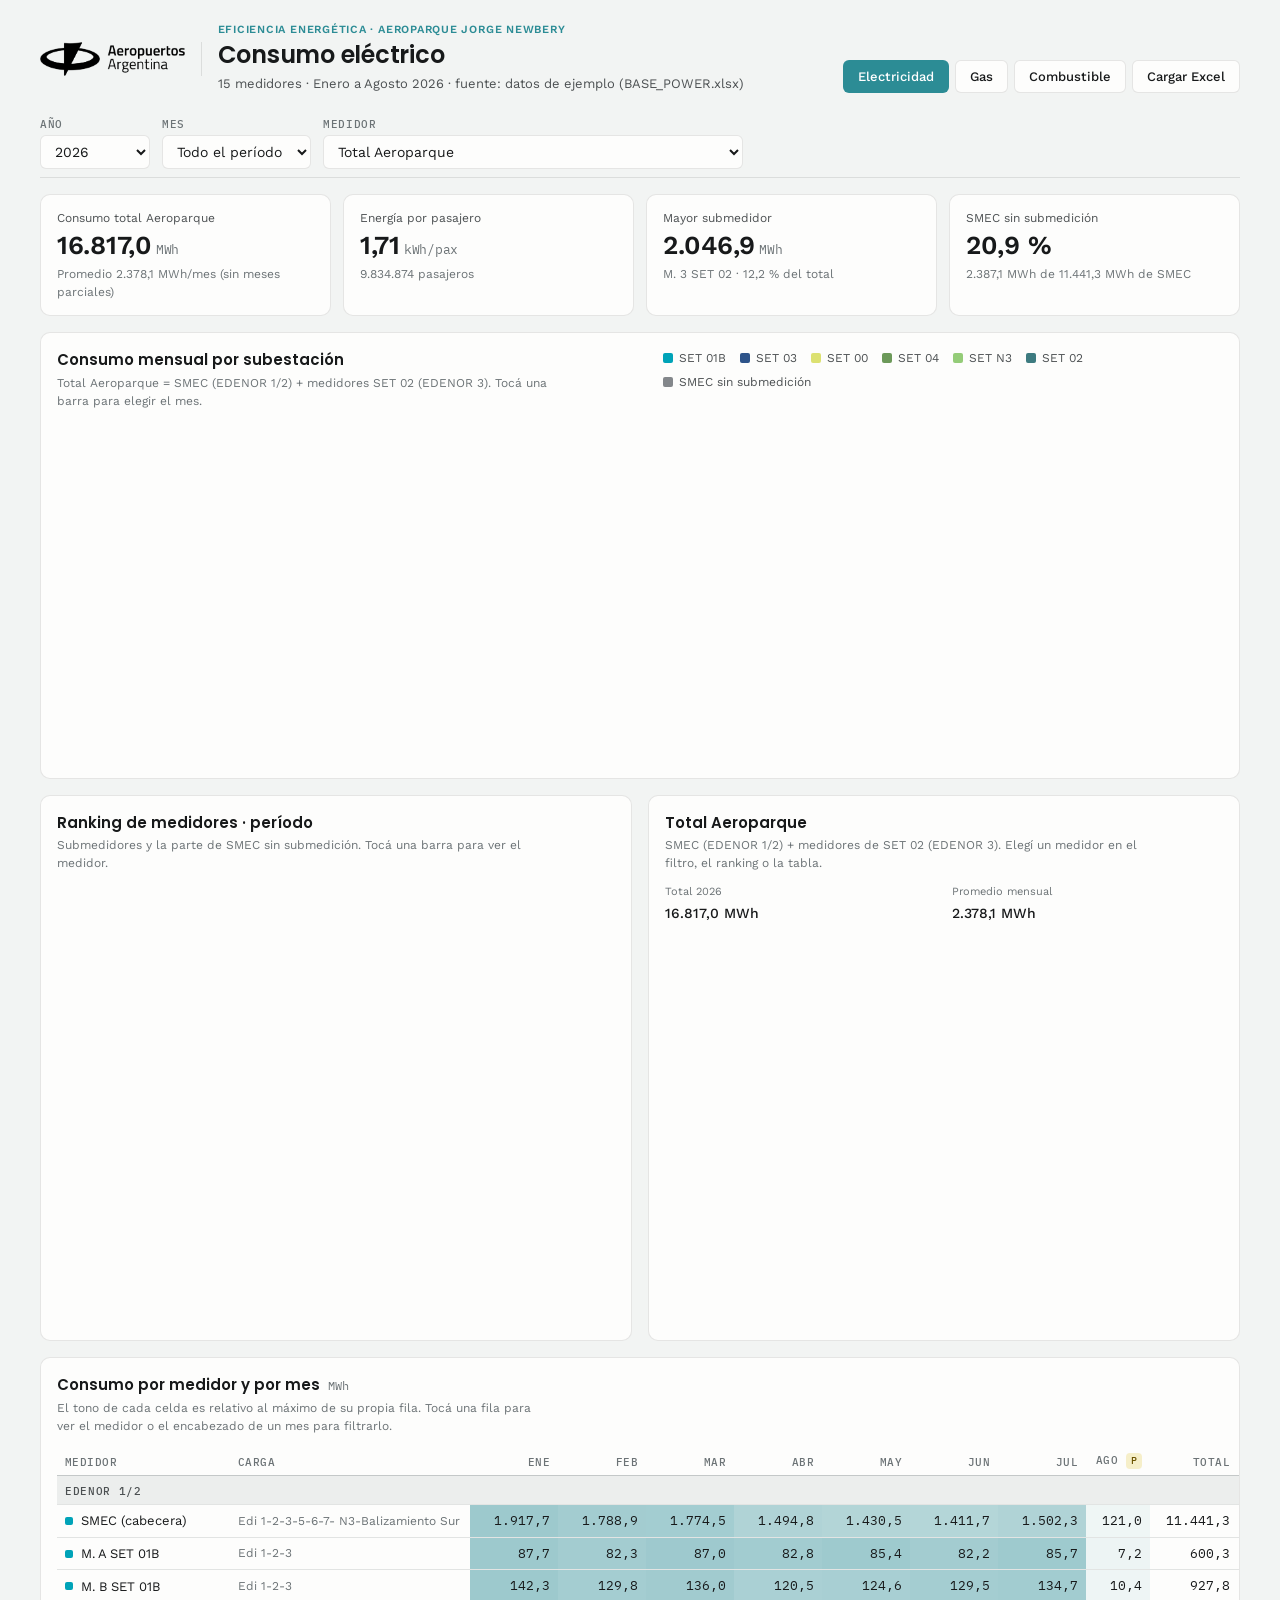
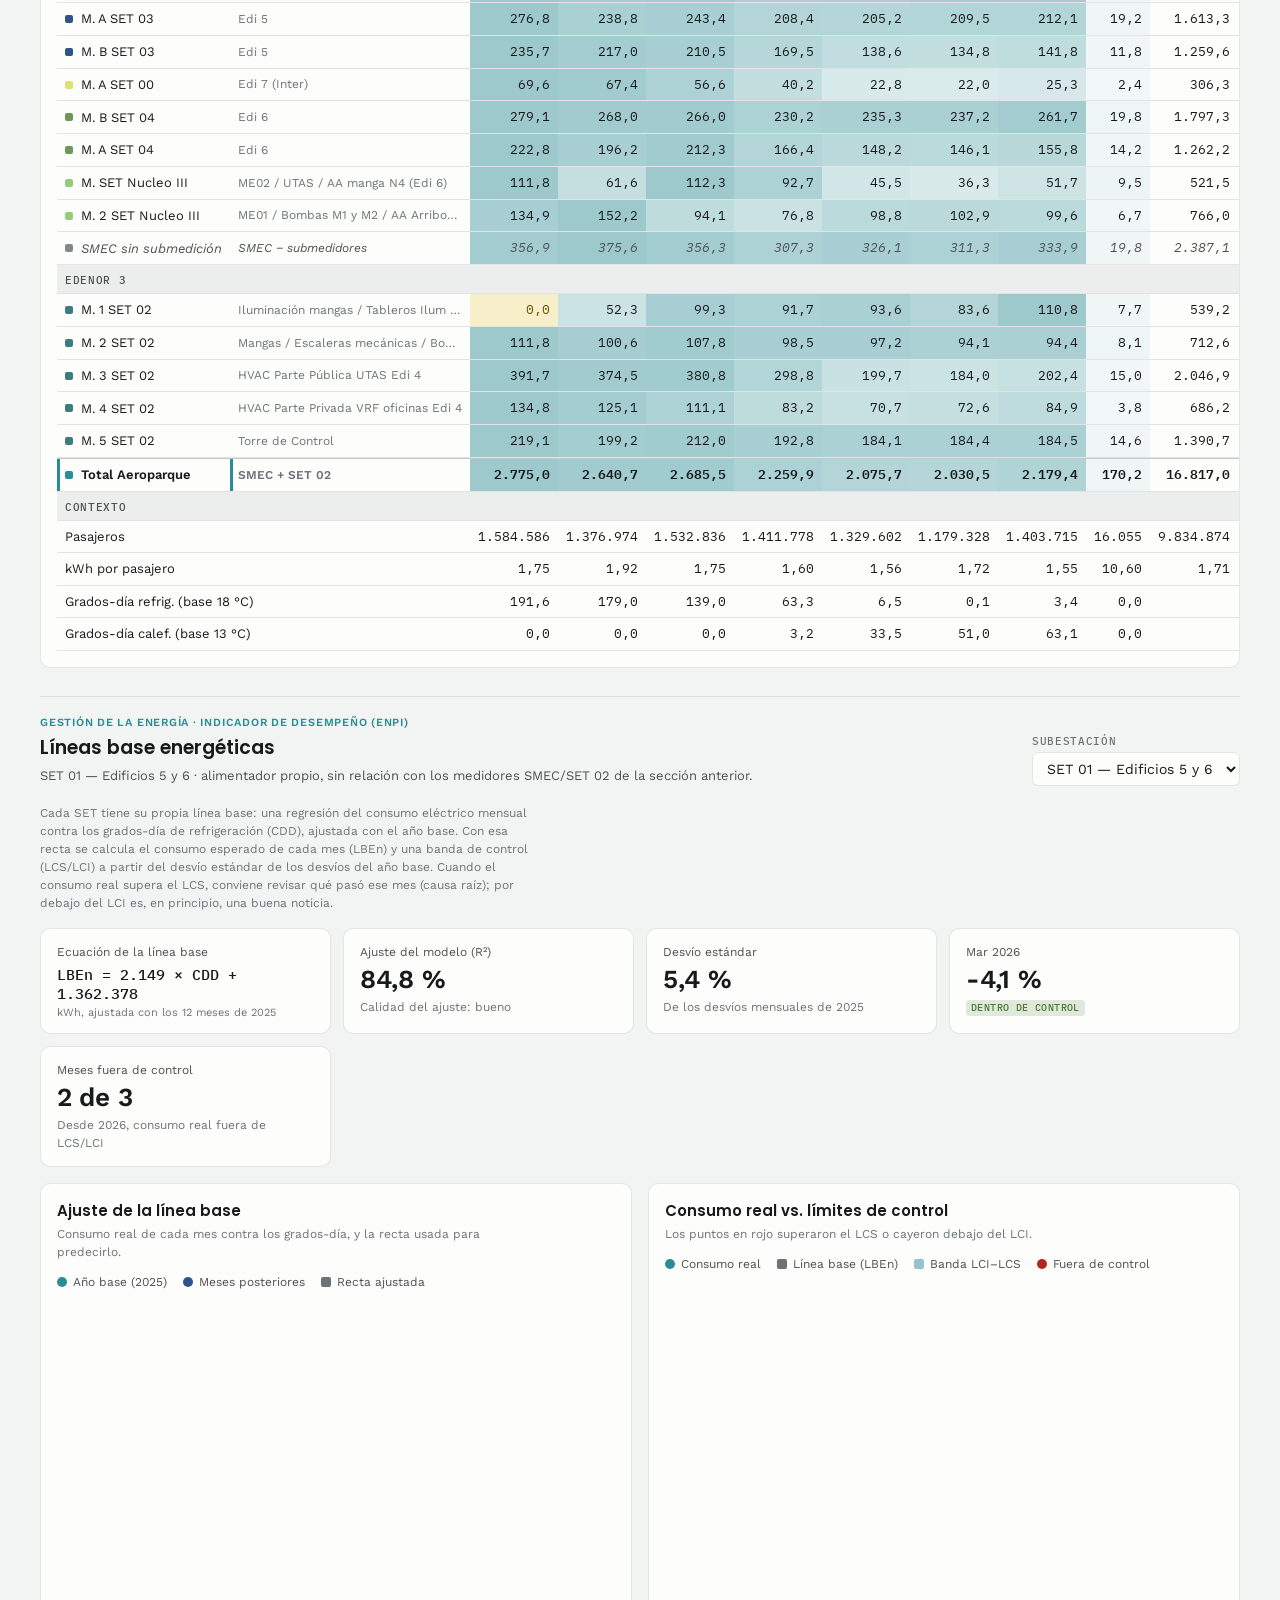
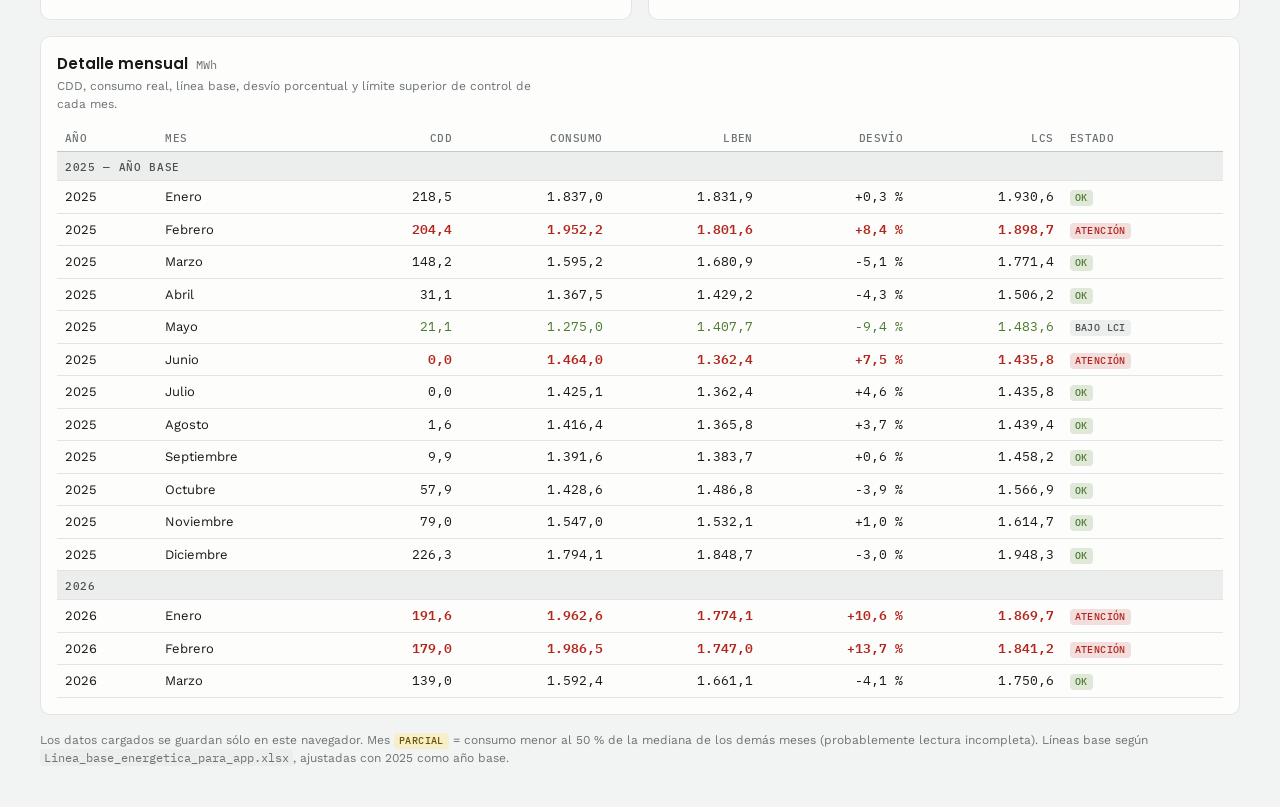
==== commit 9f5f8dc3: "Reemplazar página de agua por páginas de gas y combustible (diésel) Co-Authored-By: Claude Sonnet 5." ====
--- a/index.html
+++ b/index.html
@@ -9,7 +9,7 @@
 <link rel="stylesheet" href="https://fonts.googleapis.com/css2?family=IBM+Plex+Mono:wght@400;500&family=Poppins:wght@500;600;700&family=Work+Sans:wght@400;500;600&display=swap">
 <link rel="stylesheet" href="css/app.css">
 <link rel="stylesheet" href="css/lbe.css">
-<link rel="stylesheet" href="css/agua.css">
+<link rel="stylesheet" href="css/consumo.css">
 </head>
 <body>
 <div class="wrap">
@@ -28,7 +28,8 @@
     </div>
     <div class="top-actions nav-paginas">
       <a class="btn" href="index.html" aria-current="page">Electricidad</a>
-      <a class="btn" href="agua.html">Agua</a>
+      <a class="btn" href="gas.html">Gas</a>
+      <a class="btn" href="combustible.html">Combustible</a>
       <button type="button" class="btn" id="btn-cargar" aria-expanded="false" aria-controls="panel-carga">Cargar Excel</button>
     </div>
   </header>
--- a/css/consumo.css
+++ b/css/consumo.css
@@ -0,0 +1,12 @@
+/* Colores de sectores (páginas de gas y combustible) y navegación entre páginas. Reutiliza app.css. */
+:root {
+  --a-1: #00a3b8; --a-2: #2e548a; --a-3: #6c9959; --a-4: #dce171; --a-5: #3d7b80; --a-6: #83878b;
+}
+@media (prefers-color-scheme: dark) {
+  :root:not([data-theme="light"]) {
+    --a-1: #06cce5; --a-2: #4475bc; --a-3: #93b585; --a-4: #dee28a; --a-5: #58a6ac; --a-6: #9da0a4;
+  }
+}
+.nav-paginas { display: flex; gap: 6px; flex-wrap: wrap; }
+.nav-paginas a { text-decoration: none; }
+.nav-paginas a[aria-current="page"] { background: var(--accent); color: var(--accent-ink); border-color: transparent; }
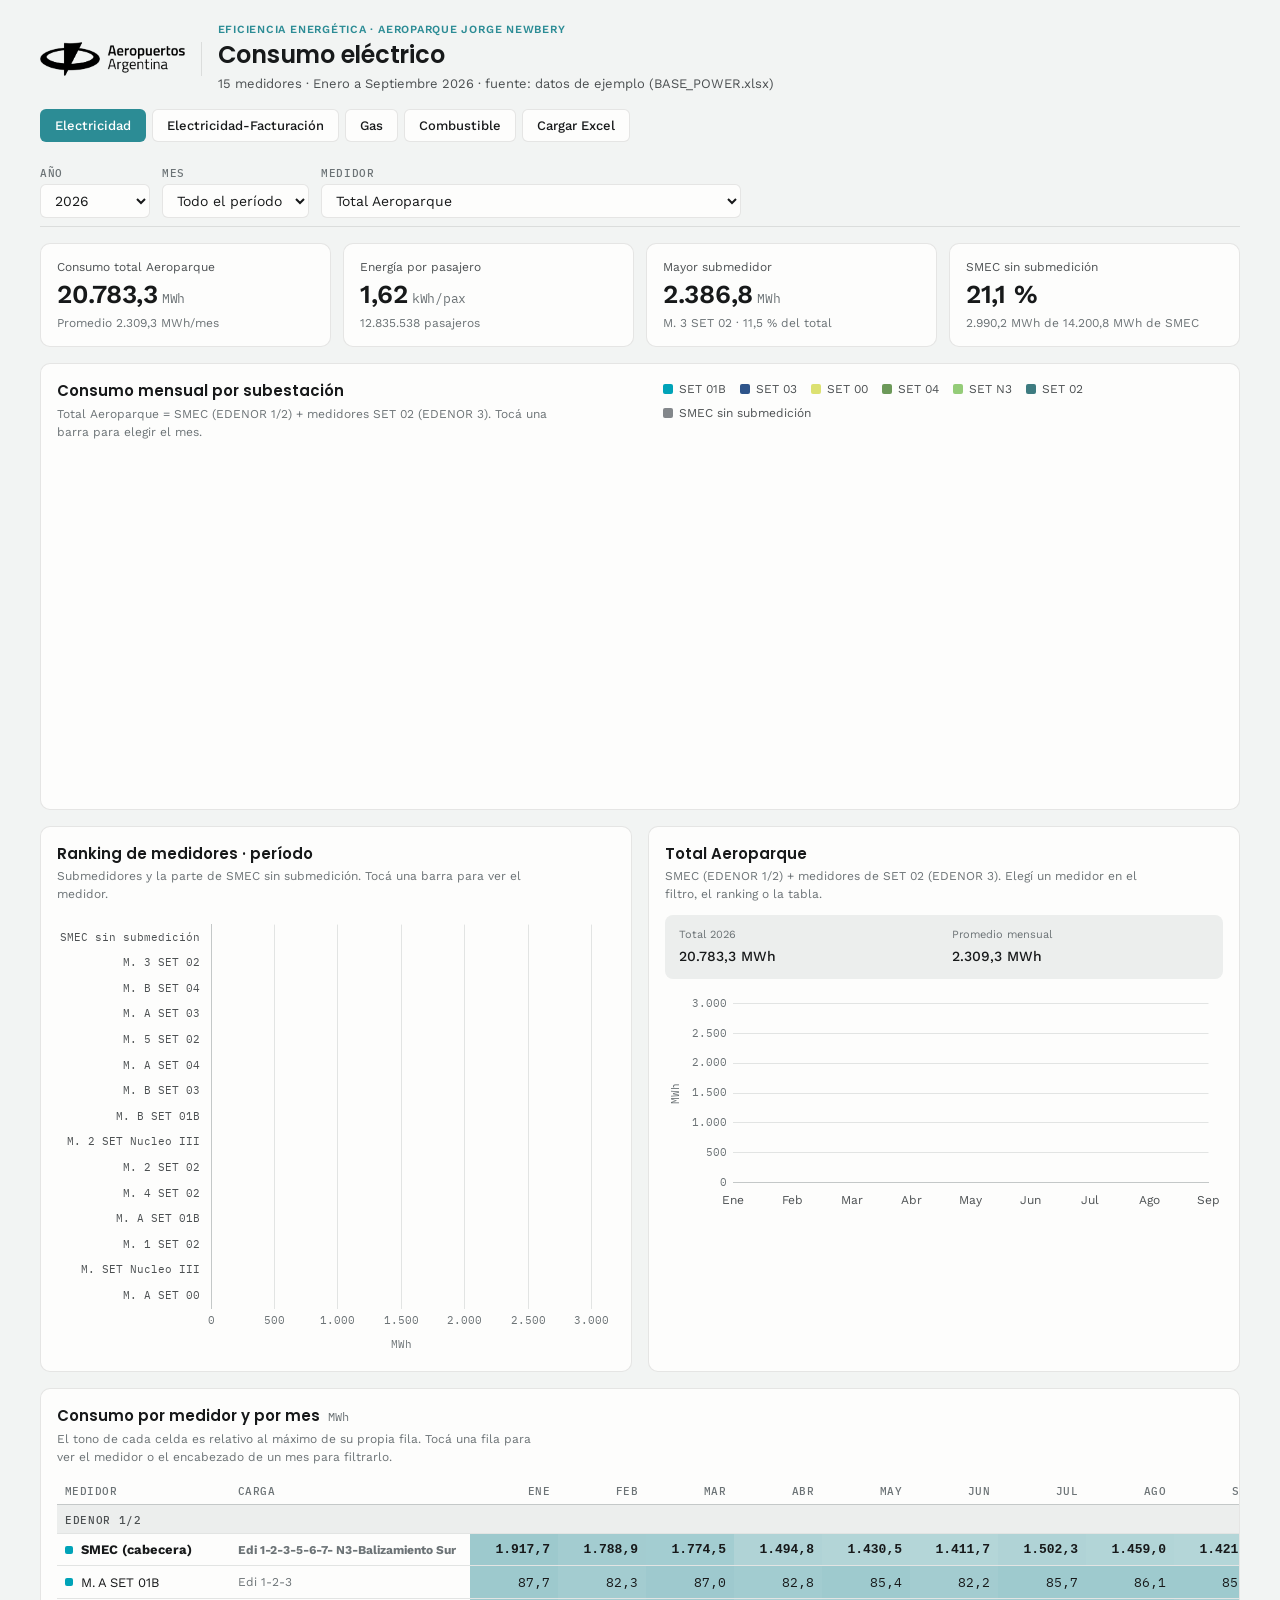
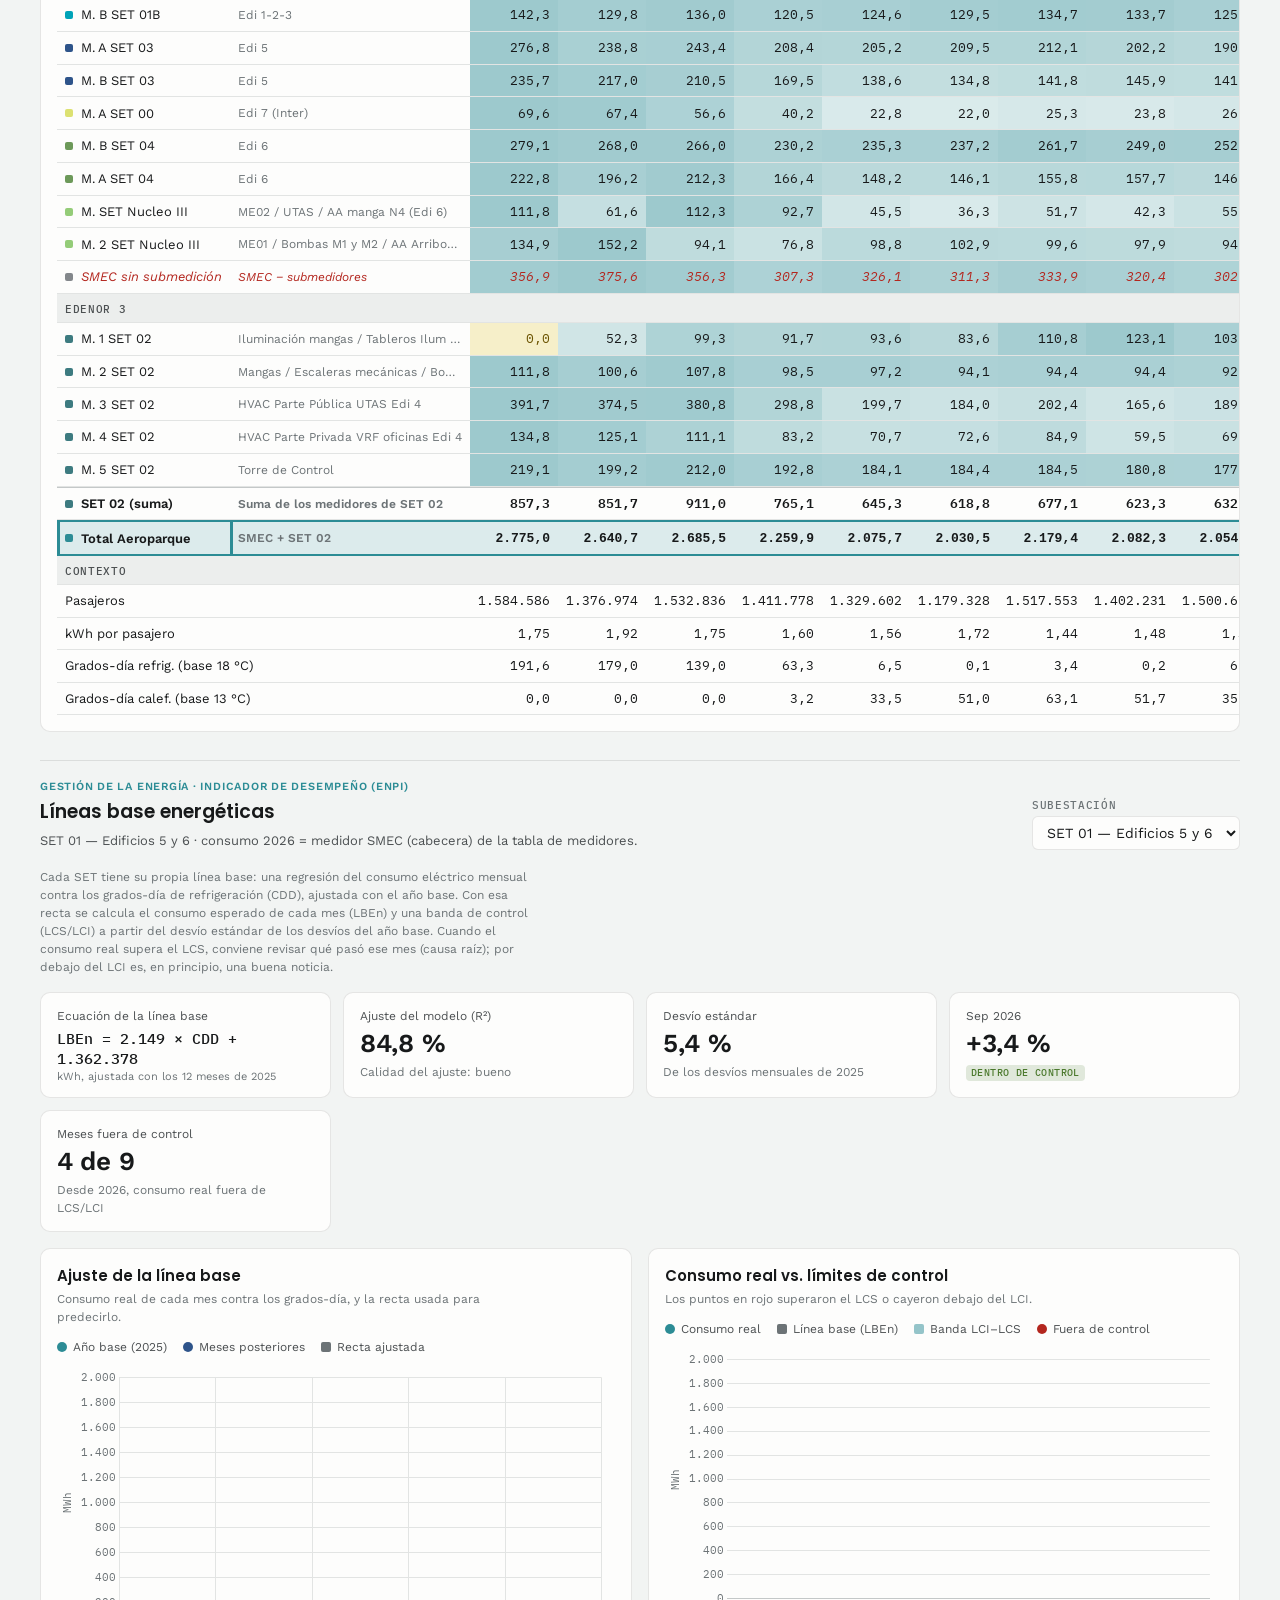
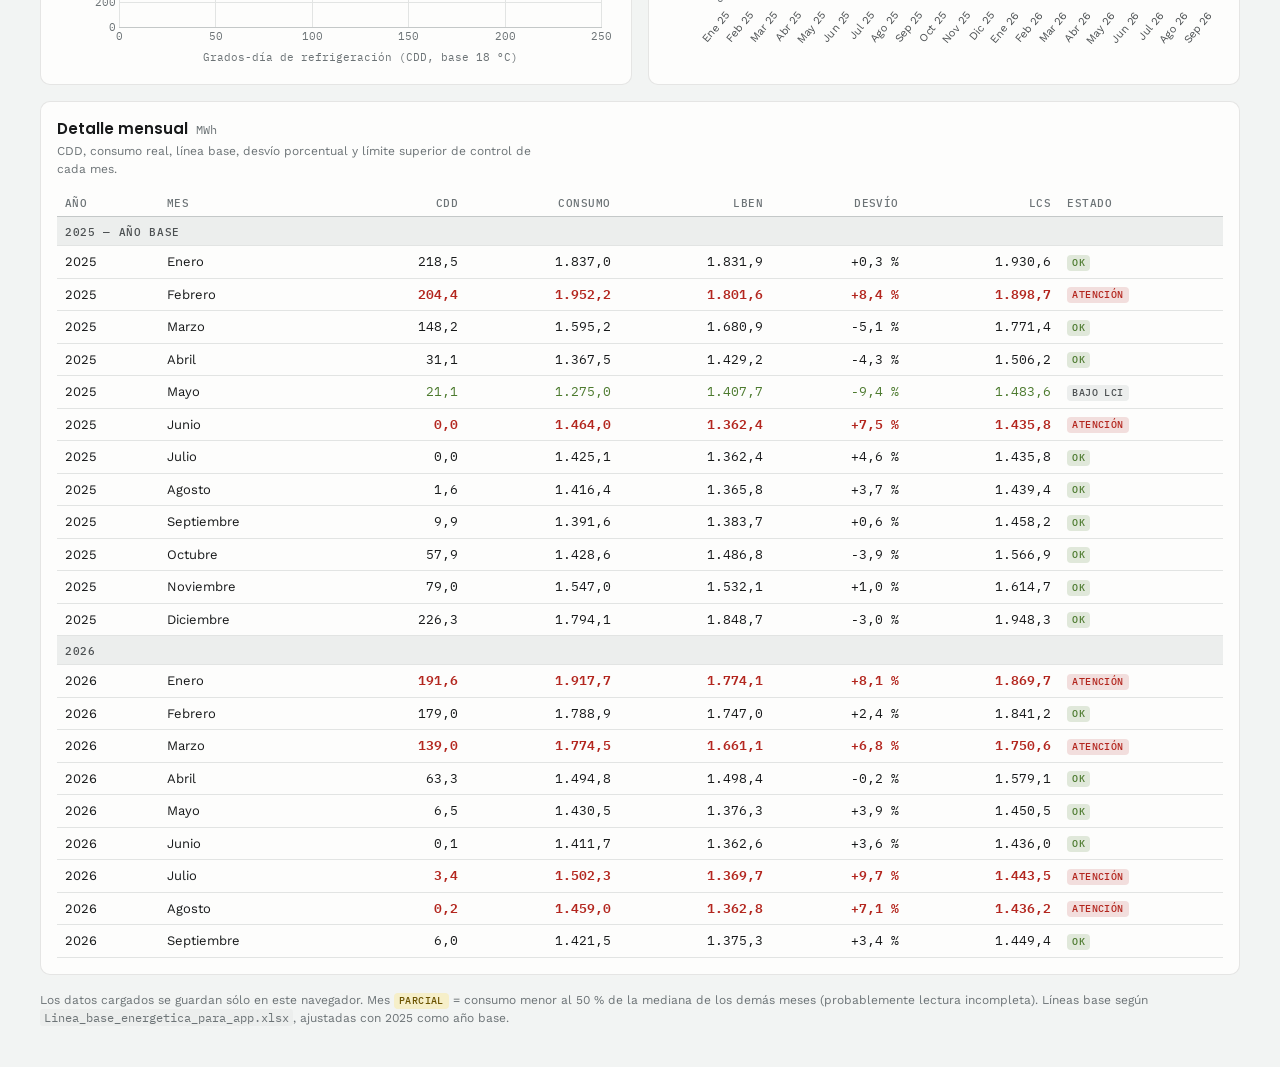
==== commit 28bb3790: "Agregar pestaña Electricidad-Facturación (SET 01 y SET 05) Co-Authored-By: Claude Sonnet 5.5 <norepl" ====
--- a/index.html
+++ b/index.html
@@ -28,6 +28,7 @@
     </div>
     <div class="top-actions nav-paginas">
       <a class="btn" href="index.html" aria-current="page">Electricidad</a>
+      <a class="btn" href="electricidad-facturacion.html">Electricidad-Facturación</a>
       <a class="btn" href="gas.html">Gas</a>
       <a class="btn" href="combustible.html">Combustible</a>
       <button type="button" class="btn" id="btn-cargar" aria-expanded="false" aria-controls="panel-carga">Cargar Excel</button>
--- a/css/app.css
+++ b/css/app.css
@@ -278,8 +278,15 @@
   background: var(--surface-2);
   padding-top: 8px;
 }
-.matriz tr.total td { font-weight: 600; border-top: 1px solid var(--axis); }
-.matriz tr.derivada td { color: var(--ink-2); font-style: italic; }
+.matriz tr.cabecera td { font-weight: 700; }
+.matriz tr.subtotal td { font-weight: 600; border-top: 1px solid var(--axis); }
+.matriz tr.total td {
+  font-weight: 700;
+  background-color: color-mix(in srgb, var(--accent) 16%, var(--surface));
+  border-top: 2px solid var(--accent);
+  border-bottom: 2px solid var(--accent);
+}
+.matriz tr.derivada td { color: var(--bad); font-style: italic; }
 .medidor-nom { display: inline-flex; align-items: center; gap: 8px; }
 .medidor-nom i { width: 8px; height: 8px; border-radius: 2px; flex: none; }
 .carga { color: var(--muted); font-size: 12px; max-width: 240px; overflow: hidden; text-overflow: ellipsis; }
--- a/css/consumo.css
+++ b/css/consumo.css
@@ -10,3 +10,8 @@
 .nav-paginas { display: flex; gap: 6px; flex-wrap: wrap; }
 .nav-paginas a { text-decoration: none; }
 .nav-paginas a[aria-current="page"] { background: var(--accent); color: var(--accent-ink); border-color: transparent; }
+#ficha h3 { margin: 0 0 8px; font: 600 14px var(--display); }
+#ficha { background: var(--surface-2); border-radius: 8px; padding: 12px 14px; }
+#notas ul { margin: 4px 0 0; padding-left: 18px; }
+#notas:empty { display: none; }
+.matriz tbody tr.fila { cursor: pointer; }
